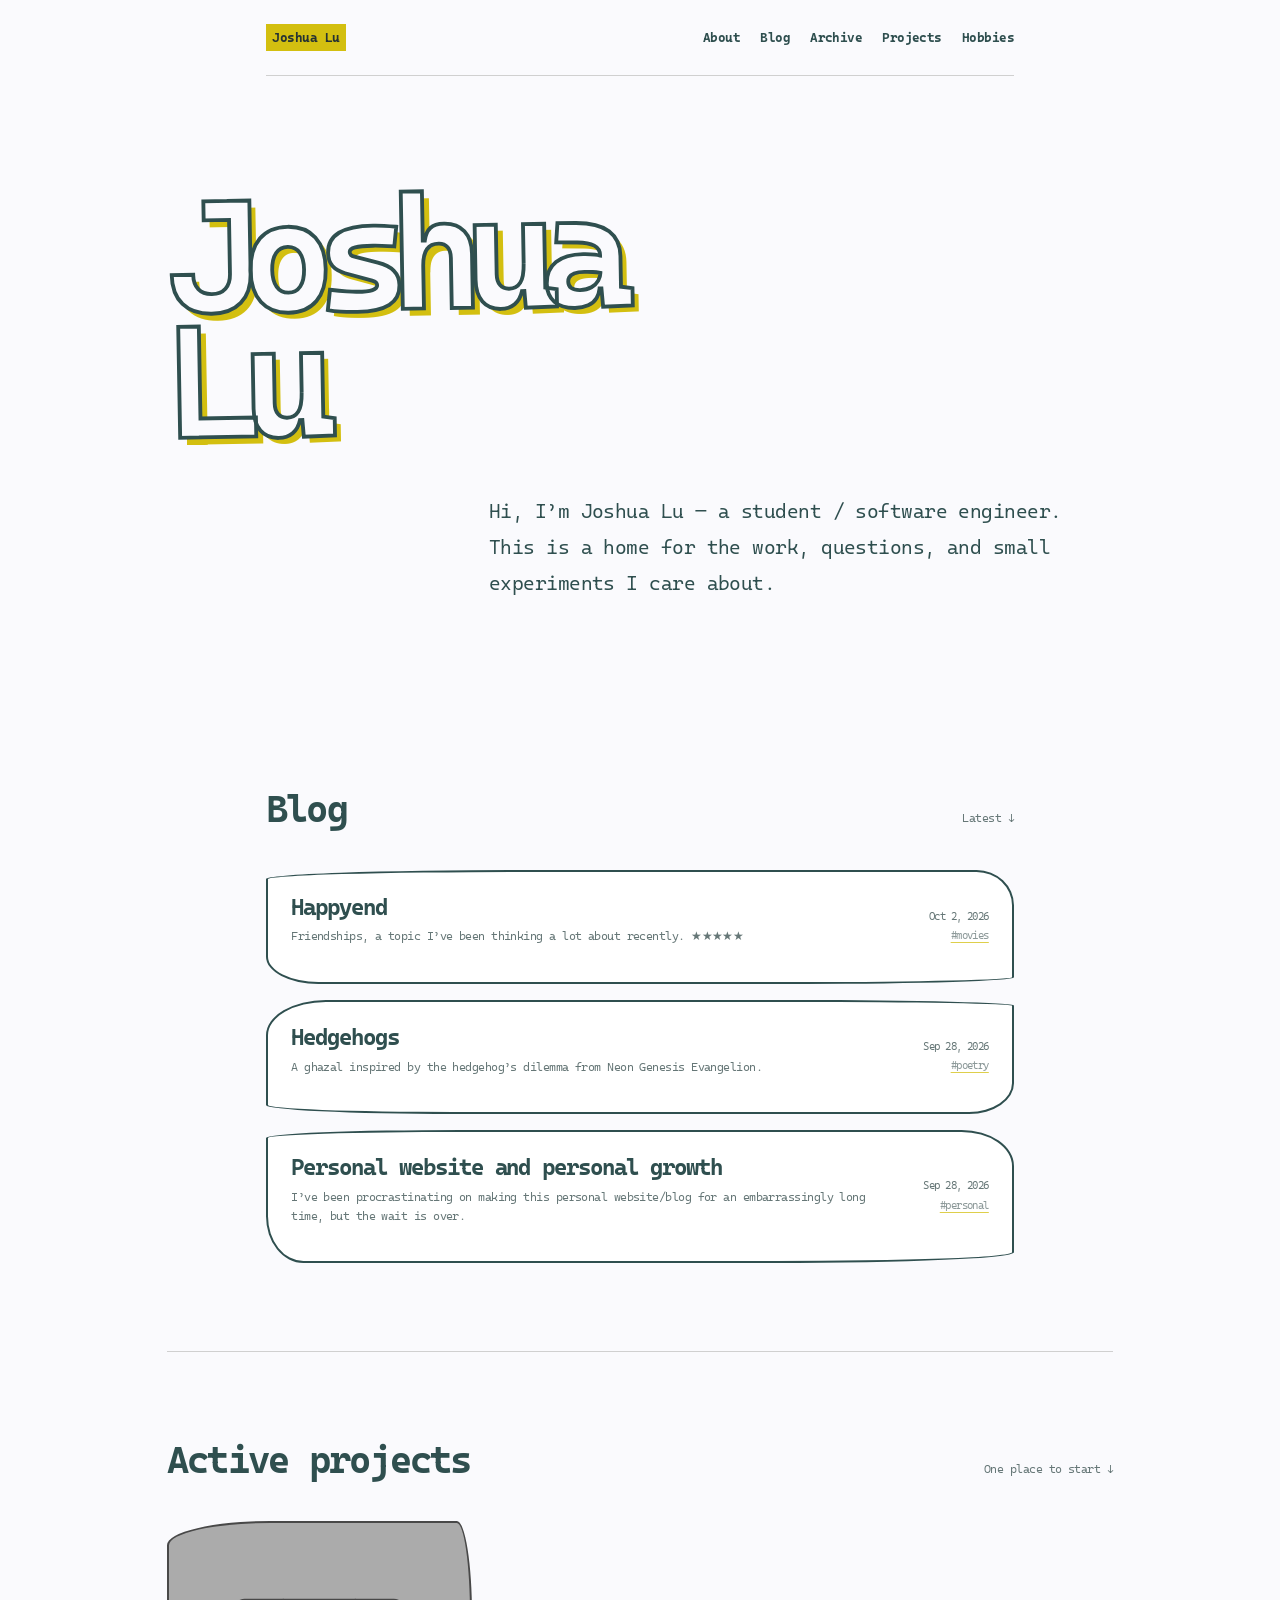
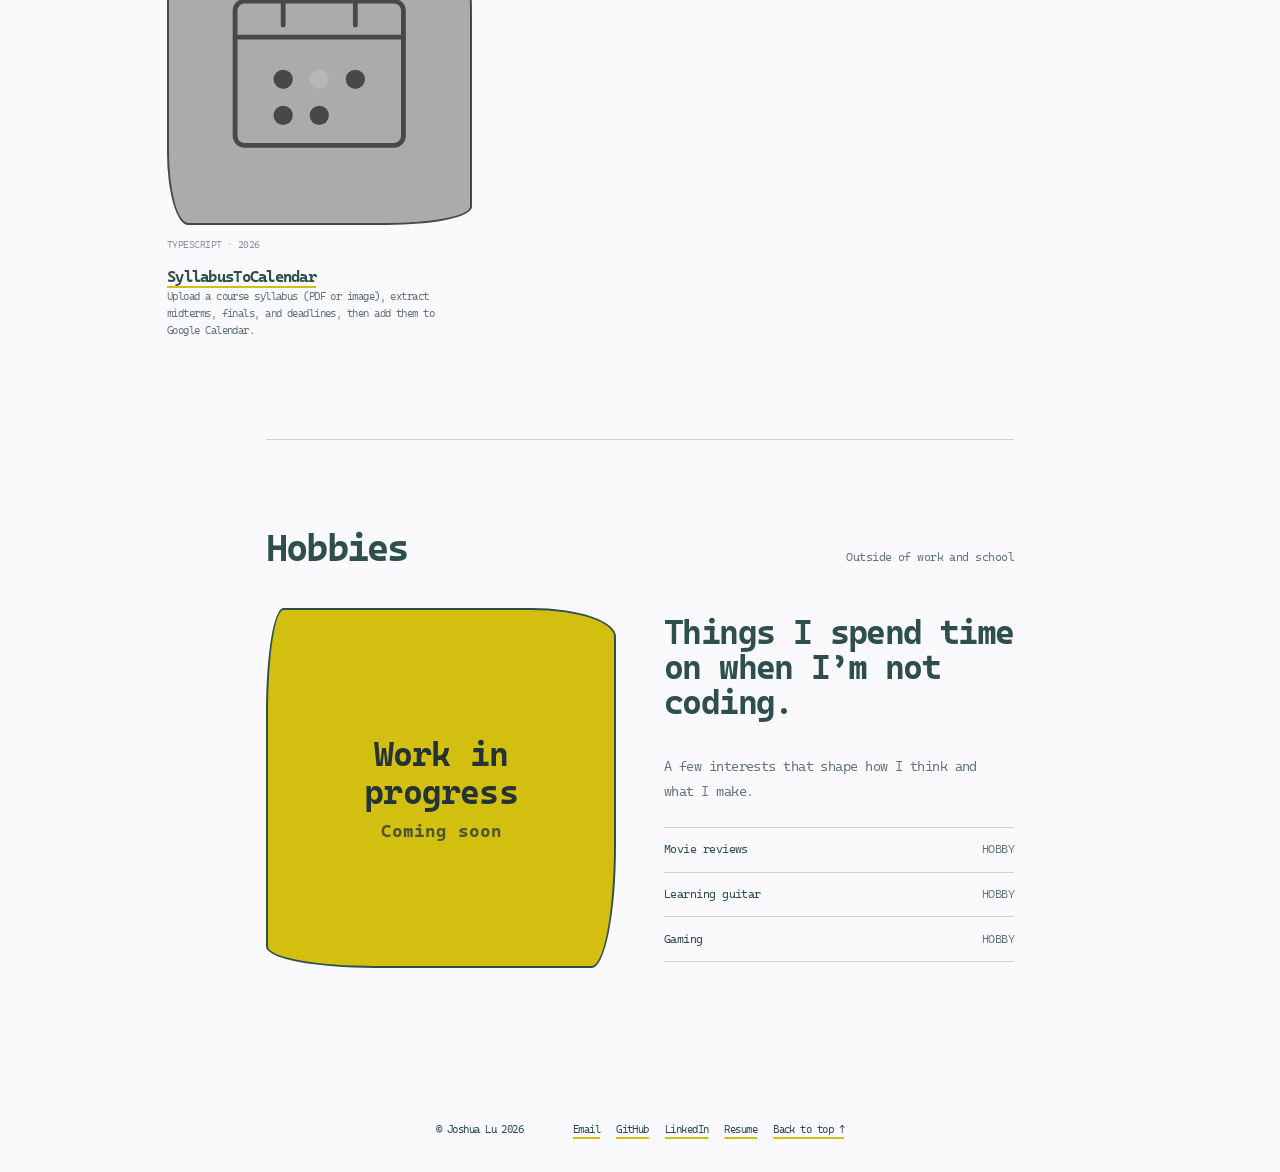
==== index.html @ 2f4d6356 "Add Happyend movie review under #movies." ====
<!doctype html>
<html lang="en">
<head>
  <meta charset="utf-8" />
  <meta name="viewport" content="width=device-width, initial-scale=1, viewport-fit=cover" />
  <meta name="color-scheme" content="light dark" />
  <meta name="theme-color" content="#fafafd" media="(prefers-color-scheme: light)" />
  <meta name="theme-color" content="#2e2e38" media="(prefers-color-scheme: dark)" />
  <link rel="icon" href="favicon.svg" type="image/svg+xml" />
  <link rel="preconnect" href="https://fonts.googleapis.com">
  <link rel="preconnect" href="https://fonts.gstatic.com" crossorigin>
  <link href="https://fonts.googleapis.com/css2?family=Cascadia+Mono:ital,wght@0,350;0,500;0,700;1,350&display=swap" rel="stylesheet">
  <link rel="stylesheet" href="styles.css" />
  <title>Joshua Lu</title>
</head>
<body>
  <header class="page">
    <nav aria-label="Primary navigation">
      <a class="home-link" href="index.html">Joshua Lu</a>
      <div class="nav-links">
        <a href="about.html">About</a>
        <a href="index.html#journal">Blog</a>
        <a href="archive.html">Archive</a>
        <a href="index.html#work">Projects</a>
        <a href="index.html#hobbies">Hobbies</a>
      </div>
    </nav>
  </header>

  <main id="top">
    <div class="hero outdent">
      <h1 class="hero-name">Joshua<br>Lu</h1>
      <div class="hero-copy">
        <p>Hi, I’m Joshua Lu — a student / software engineer. This is a home for the work, questions, and small experiments I care about.</p>
      </div>
    </div>

    <section id="journal" class="page">
      <div class="section-head">
        <h2>Blog</h2>
        <span class="section-label">Latest ↓</span>
      </div>
      <div class="post-list">
        <article class="post">
          <div>
            <h3><a href="blog/happyend.html">Happyend</a></h3>
            <p>Friendships, a topic I’ve been thinking a lot about recently. ★★★★★</p>
          </div>
          <div class="post-meta">
            <time datetime="2026-10-02">Oct 2, 2026</time>
            <span class="post-tags">
              <a class="tag" href="tag/movies.html">#movies</a>
            </span>
          </div>
        </article>
        <article class="post">
          <div>
            <h3><a href="blog/hedgehogs.html">Hedgehogs</a></h3>
            <p>A ghazal inspired by the hedgehog’s dilemma from Neon Genesis Evangelion.</p>
          </div>
          <div class="post-meta">
            <time datetime="2026-09-28">Sep 28, 2026</time>
            <span class="post-tags">
              <a class="tag" href="tag/poetry.html">#poetry</a>
            </span>
          </div>
        </article>
        <article class="post">
          <div>
            <h3><a href="blog/personal-website-and-personal-growth.html">Personal website and personal growth</a></h3>
            <p>I’ve been procrastinating on making this personal website/blog for an embarrassingly long time, but the wait is over.</p>
          </div>
          <div class="post-meta">
            <time datetime="2026-09-28">Sep 28, 2026</time>
            <span class="post-tags">
              <a class="tag" href="tag/personal.html">#personal</a>
            </span>
          </div>
        </article>
      </div>
    </section>

    <section id="work" class="outdent">
      <div class="section-head">
        <h2>Active projects</h2>
        <span class="section-label">One place to start ↓</span>
      </div>
      <div class="project-grid">
        <article class="project-card">
          <div class="project-art" aria-hidden="true">
            <svg viewBox="0 0 200 200" fill="none">
              <rect x="30" y="40" width="140" height="120" rx="8" stroke="currentColor" stroke-width="4"/>
              <path d="M30 70h140" stroke="currentColor" stroke-width="4"/>
              <path d="M70 40v20M130 40v20" stroke="currentColor" stroke-width="4" stroke-linecap="round"/>
              <circle cx="70" cy="105" r="8" fill="currentColor"/>
              <circle cx="100" cy="105" r="8" fill="var(--accent)"/>
              <circle cx="130" cy="105" r="8" fill="currentColor"/>
              <circle cx="70" cy="135" r="8" fill="currentColor"/>
              <circle cx="100" cy="135" r="8" fill="currentColor"/>
            </svg>
          </div>
          <span class="tag">TYPESCRIPT · 2026</span>
          <h3><a href="https://github.com/GOGOJO/SyllabusToCalendar">SyllabusToCalendar</a></h3>
          <p>Upload a course syllabus (PDF or image), extract midterms, finals, and deadlines, then add them to Google Calendar.</p>
        </article>
      </div>
    </section>

    <section id="hobbies" class="page">
      <div class="section-head">
        <h2>Hobbies</h2>
        <span class="section-label">Outside of work and school</span>
      </div>
      <div class="playground">
        <div class="canvas" role="img" aria-label="Hobbies section work in progress">
          <span class="canvas-word">Work in progress<small>Coming soon</small></span>
        </div>
        <div class="play-copy">
          <h3>Things I spend time on when I’m not coding.</h3>
          <p>A few interests that shape how I think and what I make.</p>
          <ul class="play-list">
            <li><span>Movie reviews</span><span>HOBBY</span></li>
            <li><span>Learning guitar</span><span>HOBBY</span></li>
            <li><span>Gaming</span><span>HOBBY</span></li>
          </ul>
        </div>
      </div>
    </section>
  </main>

  <footer class="page">
    <div class="footer-row">
      <span>© Joshua Lu 2026</span>
      <div class="footer-links">
        <a href="mailto:jlu69@ucla.edu">Email</a>
        <a href="https://github.com/GOGOJO">GitHub</a>
        <a href="https://www.linkedin.com/in/joshualu0201/">LinkedIn</a>
        <a href="resume.pdf">Resume</a>
        <a href="#top">Back to top ↑</a>
      </div>
    </div>
  </footer>
</body>
</html>
---- styles.css ----
:root {
  color-scheme: light dark;
  --bg: #fafafd;
  --surface: #ffffff;
  --ink: #2f4f4f;
  --muted: #667777;
  --line: #d0d0d0;
  --accent: #d3bf10;
  --accent-soft: #f6ed7b;
  --accent-ink: #263333;
  --blue: #77b8c4;
  --coral: #f27a63;
  --radius-1: 34% 5% 28% 7% / 8% 31% 6% 24%;
  --radius-2: 8% 29% 6% 25% / 31% 5% 27% 8%;
  --radius-3: 26% 7% 32% 5% / 6% 27% 8% 35%;
  --radius-4: 5% 24% 7% 31% / 29% 8% 34% 6%;
}
@media (prefers-color-scheme: dark) {
  :root {
    --bg: #2e2e38;
    --surface: #373741;
    --ink: #fffaf0;
    --muted: #c1c0ba;
    --line: #5a5a64;
    --accent: #e1ce29;
    --accent-soft: #746f2c;
    --accent-ink: #25252d;
    --blue: #68a8b4;
    --coral: #f48670;
  }
}

* { box-sizing: border-box; }
html { scroll-behavior: smooth; }
body {
  margin: 0;
  min-width: 320px;
  overflow-x: hidden;
  background: var(--bg);
  color: var(--ink);
  font-family: "Cascadia Mono", ui-monospace, SFMono-Regular, Menlo, Consolas, monospace;
  font-size: 18px;
  font-weight: 350;
  line-height: 1.8;
  letter-spacing: -.05ch;
}
a {
  color: inherit;
  text-decoration-color: var(--accent);
  text-decoration-thickness: 2px;
  text-underline-offset: 4px;
}
a:hover { text-decoration-style: wavy; }
a:focus-visible { outline: 3px solid var(--accent); outline-offset: 5px; }
h1, h2, h3, p { margin-top: 0; }
h1, h2, h3 { line-height: 1.05; letter-spacing: -.08ch; }
h1, h2 { font-size: clamp(1.65rem, 4vw, 2.4rem); margin: 0; font-weight: 900; }
  .about-page h1 { font-size: clamp(2.2rem, 7vw, 3.6rem); }
h3 { font-size: clamp(1.25rem, 3vw, 1.8rem); font-weight: 900; }
code { font: inherit; background: var(--accent-soft); color: var(--accent-ink); padding: .08em .35em; }

.page {
  width: min(100% - 10vw, 68ch);
  margin-inline: auto;
}
.outdent {
  width: min(100% - 10vw, 86ch);
  margin-inline: auto;
}

nav {
  display: flex;
  flex-wrap: wrap;
  align-items: center;
  justify-content: space-between;
  gap: .7rem 1.2rem;
  padding-block: clamp(1rem, 3vw, 1.5rem);
  border-bottom: 1px solid var(--line);
  font-size: .82rem;
  font-weight: 700;
}
nav a { text-decoration: none; }
nav a:hover { text-decoration: underline wavy 2px var(--accent); text-underline-offset: 5px; }
.home-link { background: var(--accent); color: var(--accent-ink); padding: .1rem .4rem; }
.nav-links { display: flex; flex-wrap: wrap; gap: .5rem 1.25rem; }

.hero {
  padding-block: clamp(3rem, 10vw, 7rem) clamp(2.5rem, 8vw, 5rem);
}
.hero-name {
  margin: 0 0 clamp(2rem, 5vw, 3.5rem);
  font-size: clamp(4rem, 16vw, 10rem);
  font-weight: 900;
  line-height: .78;
  letter-spacing: -.12em;
  color: var(--bg);
  -webkit-text-stroke: clamp(2px, .3vw, 4px) var(--ink);
  text-shadow: .04em .04em 0 var(--accent);
  transform: rotate(-1deg);
  overflow-wrap: anywhere;
}
.hero-copy {
  width: min(100%, 52ch);
  margin-left: auto;
  font-size: clamp(1rem, 2.2vw, 1.25rem);
}
.hero-copy strong { background: var(--accent); color: var(--accent-ink); padding-inline: .15em; }

    section { padding-block: clamp(2.5rem, 8vw, 5.5rem); scroll-margin-top: 1rem; }
section + section { border-top: 1px solid var(--line); }
.section-head {
  display: flex;
  align-items: baseline;
  justify-content: space-between;
  gap: 1rem;
  margin-bottom: clamp(1.5rem, 4vw, 2.5rem);
}
.section-head > a, .section-label { font-size: .72rem; color: var(--muted); }
.section-intro { max-width: 58ch; color: var(--muted); margin: -1rem 0 2rem; font-size: .88rem; }

.post-list { display: grid; gap: 1rem; }
.post {
  display: grid;
  grid-template-columns: minmax(0, 1fr) auto;
  gap: .8rem 1.5rem;
  padding: clamp(1rem, 3vw, 1.45rem);
  color: inherit;
  border: 2px solid var(--ink);
  background: var(--surface);
}
.post:nth-child(1) { border-radius: var(--radius-1); }
.post:nth-child(2) { border-radius: var(--radius-2); }
.post:nth-child(3) { border-radius: var(--radius-3); }
.post:nth-child(4) { border-radius: var(--radius-4); }
.post:hover { background: var(--accent); color: var(--accent-ink); }
.post h3 { margin: 0 0 .45rem; font-size: clamp(1.05rem, 3vw, 1.45rem); }
.post h3 a { text-decoration: none; }
.post h3 a:hover { text-decoration: underline wavy 2px var(--accent-ink); text-underline-offset: 5px; }
.post p { grid-column: 1; margin: 0; color: var(--muted); font-size: .78rem; line-height: 1.55; }
.post:hover p, .post:hover .post-meta, .post:hover .tag { color: var(--accent-ink); }
.post-meta {
  grid-column: 2;
  grid-row: 1 / span 2;
  align-self: center;
  color: var(--muted);
  font-size: .67rem;
  text-align: right;
  line-height: 1.55;
}
.post-meta time { display: block; white-space: nowrap; }
.post-tags { display: block; margin-top: .2rem; }
.tag {
  color: inherit;
  opacity: .75;
  font-weight: 350;
  text-decoration-thickness: 1px;
  text-underline-offset: 3px;
}
.tag:hover { opacity: 1; text-decoration-style: wavy; }

.project-grid {
  display: grid;
  grid-template-columns: repeat(auto-fill, minmax(240px, 1fr));
  gap: 1rem;
}
.project-card { min-width: 0; max-width: 320px; }
.project-art {
  position: relative;
  overflow: hidden;
  aspect-ratio: 1;
  border: 2px solid var(--ink);
  background: var(--surface);
  filter: saturate(0);
  transition: filter .25s ease, transform .25s ease;
}
.project-card:nth-child(1) .project-art { border-radius: var(--radius-1); background: var(--blue); }
.project-card:nth-child(2) .project-art { border-radius: var(--radius-3); background: var(--coral); }
.project-card:nth-child(3) .project-art { border-radius: var(--radius-2); background: var(--accent); }
.project-card:hover .project-art, .project-card:focus-within .project-art { filter: saturate(1); transform: rotate(-1deg); }
.project-art svg { position: absolute; inset: 10%; width: 80%; height: 80%; }
.project-card h3 { margin: .9rem 0 .25rem; font-size: 1rem; }
.project-card p { color: var(--muted); font-size: .7rem; line-height: 1.5; }
.project-card .tag { display: block; margin-top: .7rem; font-size: .62rem; color: var(--muted); }

.playground {
  display: grid;
  grid-template-columns: 1fr 1fr;
  gap: clamp(1.5rem, 5vw, 3rem);
  align-items: center;
}
.canvas {
  min-height: 360px;
  position: relative;
  overflow: hidden;
  border: 2px solid var(--ink);
  border-radius: var(--radius-4);
  background: var(--accent);
  color: var(--accent-ink);
  display: grid;
  place-items: center;
  text-align: center;
  padding: 1.5rem;
}
.canvas-word {
  font-weight: 900;
  font-size: clamp(1.35rem, 4vw, 2.1rem);
  letter-spacing: -.04ch;
  line-height: 1.15;
}
.canvas-word small {
  display: block;
  margin-top: .45rem;
  font-size: .55em;
  font-weight: 700;
  opacity: .75;
  letter-spacing: 0;
}
.play-copy h3 { font-size: clamp(1.45rem, 4vw, 2.1rem); }
.play-copy p { color: var(--muted); font-size: .85rem; }
.play-list { list-style: none; padding: 0; margin: 1.5rem 0 0; border-top: 1px solid var(--line); }
.play-list li { display: flex; justify-content: space-between; gap: 1rem; padding: .7rem 0; border-bottom: 1px solid var(--line); font-size: .74rem; }
.play-list span:last-child { color: var(--muted); }

.about-grid {
  display: grid;
  grid-template-columns: minmax(0, 1.7fr) minmax(12rem, .7fr);
  gap: clamp(2rem, 6vw, 4rem);
  align-items: start;
}
.about-copy {
  font-size: clamp(1rem, 2.1vw, 1.15rem);
  line-height: 1.75;
  max-width: 62ch;
}
.about-copy p { margin: 0 0 1.25em; }
.about-copy p:last-child { margin-bottom: 0; }
.facts {
  list-style: none;
  padding: 0;
  margin: 0;
  border-top: 1px solid var(--line);
  position: sticky;
  top: 1.25rem;
}
.facts li { padding: .65rem 0; border-bottom: 1px solid var(--line); font-size: .72rem; }
.facts small { display: block; color: var(--muted); font-size: .6rem; font-weight: 700; }

footer { padding-block: clamp(2rem, 6vw, 4rem) max(2rem, env(safe-area-inset-bottom)); font-size: .68rem; }
.footer-row { display: flex; flex-wrap: wrap; justify-content: space-between; gap: 1rem 2rem; }
.footer-links { display: flex; flex-wrap: wrap; gap: .4rem 1rem; }

@media (max-width: 760px) {
  body { font-size: 16px; }
  .page, .outdent { width: min(100% - 2rem, 68ch); }
  nav { justify-content: flex-start; }
  .home-link { width: 100%; }
  .hero-name { line-height: .84; }
  .project-grid { grid-template-columns: repeat(2, minmax(0, 1fr)); }
  .project-card:last-child { grid-column: 1 / -1; width: calc(50% - .5rem); }
  .playground, .about-grid { grid-template-columns: 1fr; }
  .post { grid-template-columns: 1fr; }
  .post-meta { grid-column: 1; grid-row: auto; text-align: left; }
}
@media (max-width: 480px) {
  .nav-links { gap: .35rem 1rem; }
  .hero-name { font-size: clamp(3.6rem, 22vw, 6rem); }
  .section-head { align-items: flex-start; }
  .project-grid { grid-template-columns: 1fr; }
  .project-card:last-child { grid-column: auto; width: auto; }
  .project-art { aspect-ratio: 4 / 3; }
  .canvas { min-height: 300px; }
}
@media (prefers-reduced-motion: reduce) {
  html { scroll-behavior: auto; }
  .project-art { transition: none; }
}

/* About page */
.about-page {
  padding-block: clamp(2.5rem, 8vw, 5.5rem);
  width: min(100% - 10vw, 78ch);
}
.about-page .section-head {
  margin-bottom: clamp(1.25rem, 3vw, 1.75rem);
}
.about-photo-wrap {
  margin: 0 0 clamp(1.75rem, 4vw, 2.75rem);
}
.about-photo {
  display: block;
  width: 100%;
  height: auto;
  max-height: none;
  object-fit: cover;
  object-position: center 30%;
  aspect-ratio: 16 / 10;
  border: 2px solid var(--ink);
  border-radius: var(--radius-2);
}

/* Blog post page */
.post-page {
  padding-block: clamp(2rem, 6vw, 4rem) clamp(2.5rem, 8vw, 5.5rem);
  width: min(100% - 10vw, 68ch);
}
.post-back {
  margin: 0 0 1.5rem;
  font-size: .78rem;
  font-weight: 700;
}
.post-header {
  margin-bottom: clamp(1.5rem, 4vw, 2.5rem);
  padding-bottom: 1.25rem;
  border-bottom: 1px solid var(--line);
}
.post-header h1 {
  font-size: clamp(1.8rem, 5vw, 2.6rem);
  margin: 0 0 .75rem;
  line-height: 1.15;
}
.post-date {
  margin: 0;
  color: var(--muted);
  font-size: .78rem;
  font-weight: 700;
}
.post-date .tag { font-weight: 350; }
.movie-meta {
  margin: .55rem 0 0;
  font-size: .82rem;
  font-weight: 700;
}
.movie-rating {
  color: var(--accent-ink);
  background: var(--accent);
  padding: .05em .35em;
  letter-spacing: .08em;
}
.post-body {
  font-size: clamp(1rem, 2.1vw, 1.12rem);
  line-height: 1.8;
  max-width: 62ch;
}
.post-body p { margin: 0 0 1.25em; }
.post-body p:last-child { margin-bottom: 0; }

.poem {
  margin: 2rem 0 0;
  padding: 1.25rem 0 0;
  border-top: 1px solid var(--line);
}
.poem-title {
  font-size: clamp(1.15rem, 3vw, 1.45rem);
  margin: 0 0 1.25rem;
}
.poem p {
  margin: 0 0 1.1em;
  line-height: 1.65;
}
.poem p:last-child { margin-bottom: 0; }

/* Tag pages */
.tag-page {
  padding-block: clamp(2rem, 6vw, 4rem) clamp(2.5rem, 8vw, 5.5rem);
}
.tag-page .section-head h1 {
  font-size: clamp(1.8rem, 5vw, 2.6rem);
}

/* Archive page */
.archive-page {
  padding-block: clamp(2rem, 6vw, 4rem) clamp(2.5rem, 8vw, 5.5rem);
  width: min(100% - 10vw, 68ch);
}
.archive-page .section-head h1 {
  font-size: clamp(1.8rem, 5vw, 2.6rem);
}
.archive-tags {
  margin: 0 0 clamp(2rem, 5vw, 3rem);
  padding-bottom: 1.25rem;
  border-bottom: 1px solid var(--line);
}
.archive-tags summary {
  cursor: pointer;
  font-size: .78rem;
  font-weight: 700;
  color: var(--muted);
  list-style: none;
}
.archive-tags summary::-webkit-details-marker { display: none; }
.archive-tags summary::before {
  content: "▸ ";
  display: inline-block;
  transition: transform .15s ease;
}
.archive-tags[open] summary::before { transform: rotate(90deg); }
.archive-tag-list {
  display: flex;
  flex-wrap: wrap;
  gap: .45rem .9rem;
  margin-top: .9rem;
}
.archive-tag-list .tag {
  font-size: .85rem;
}
.timeline-year { margin-top: clamp(1.5rem, 4vw, 2.5rem); }
.timeline-title {
  margin: 0 0 1.25rem;
  font-size: clamp(1.35rem, 3.5vw, 1.8rem);
}
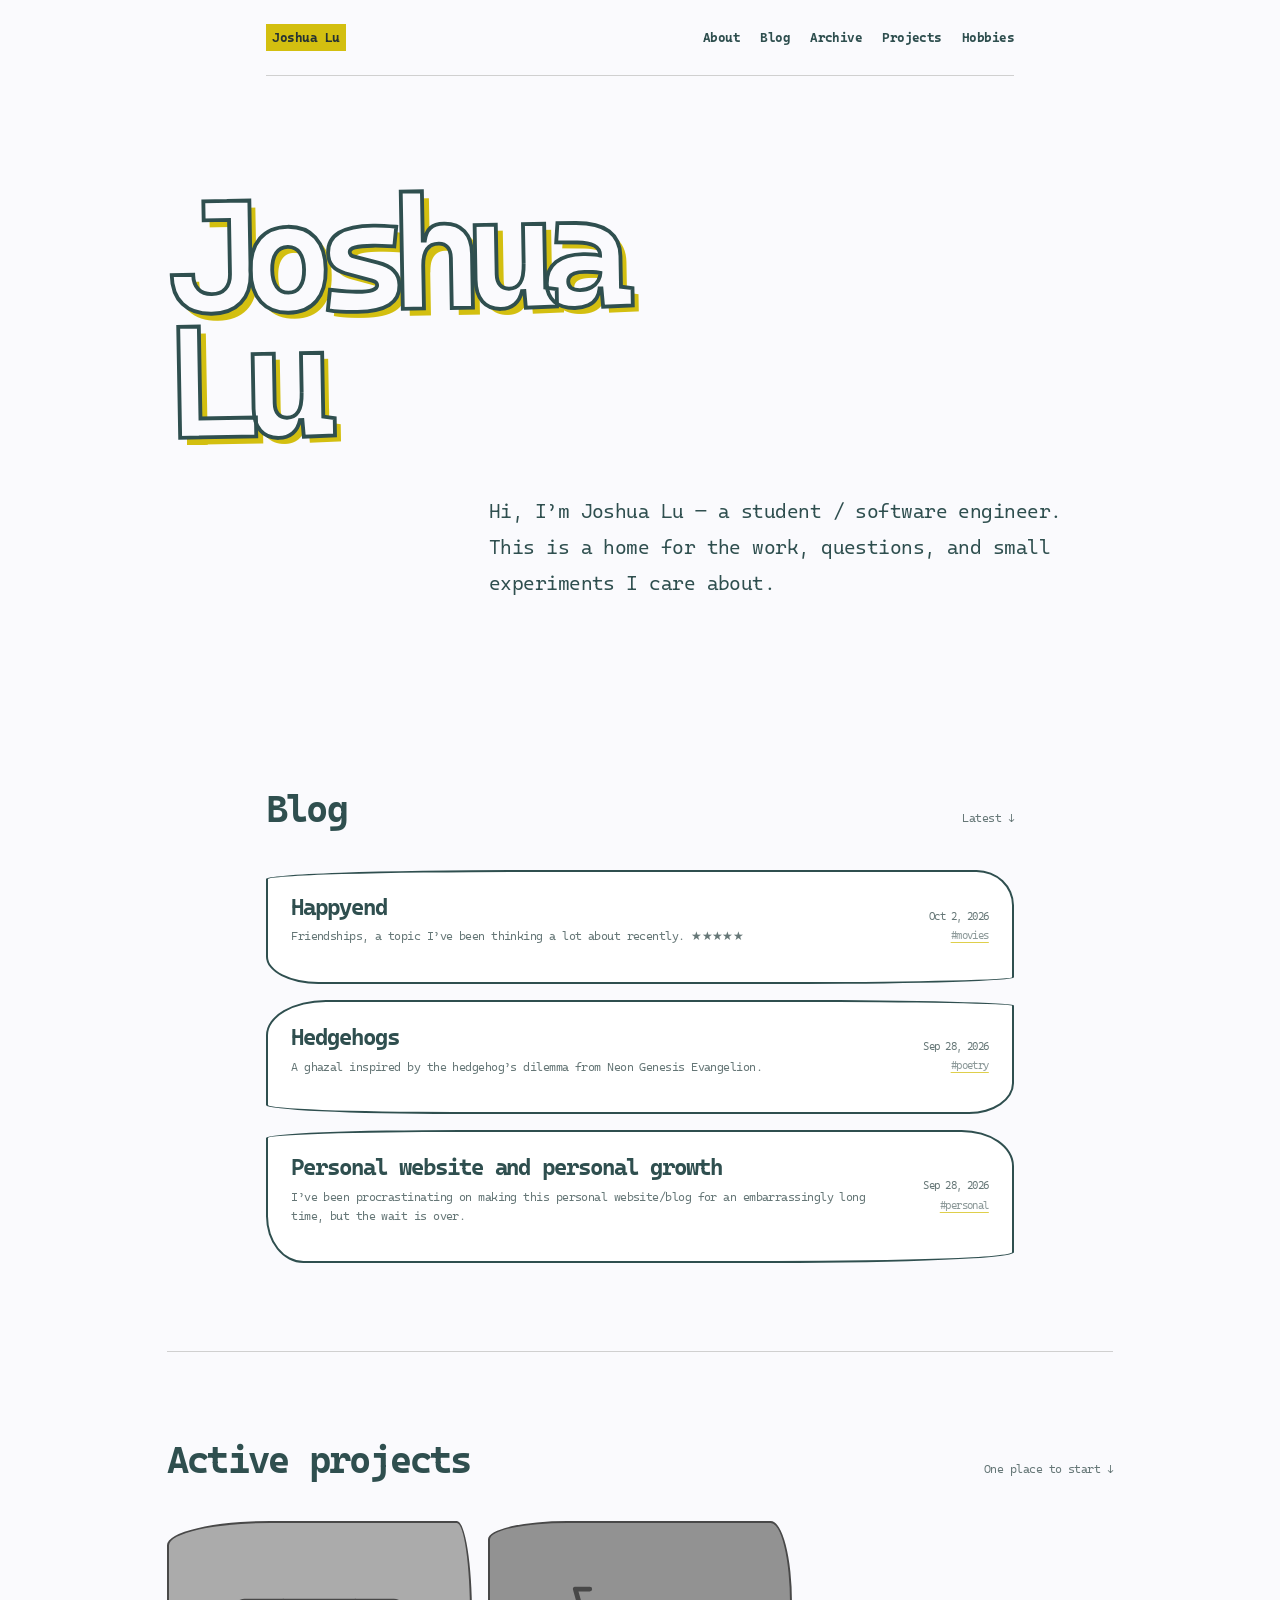
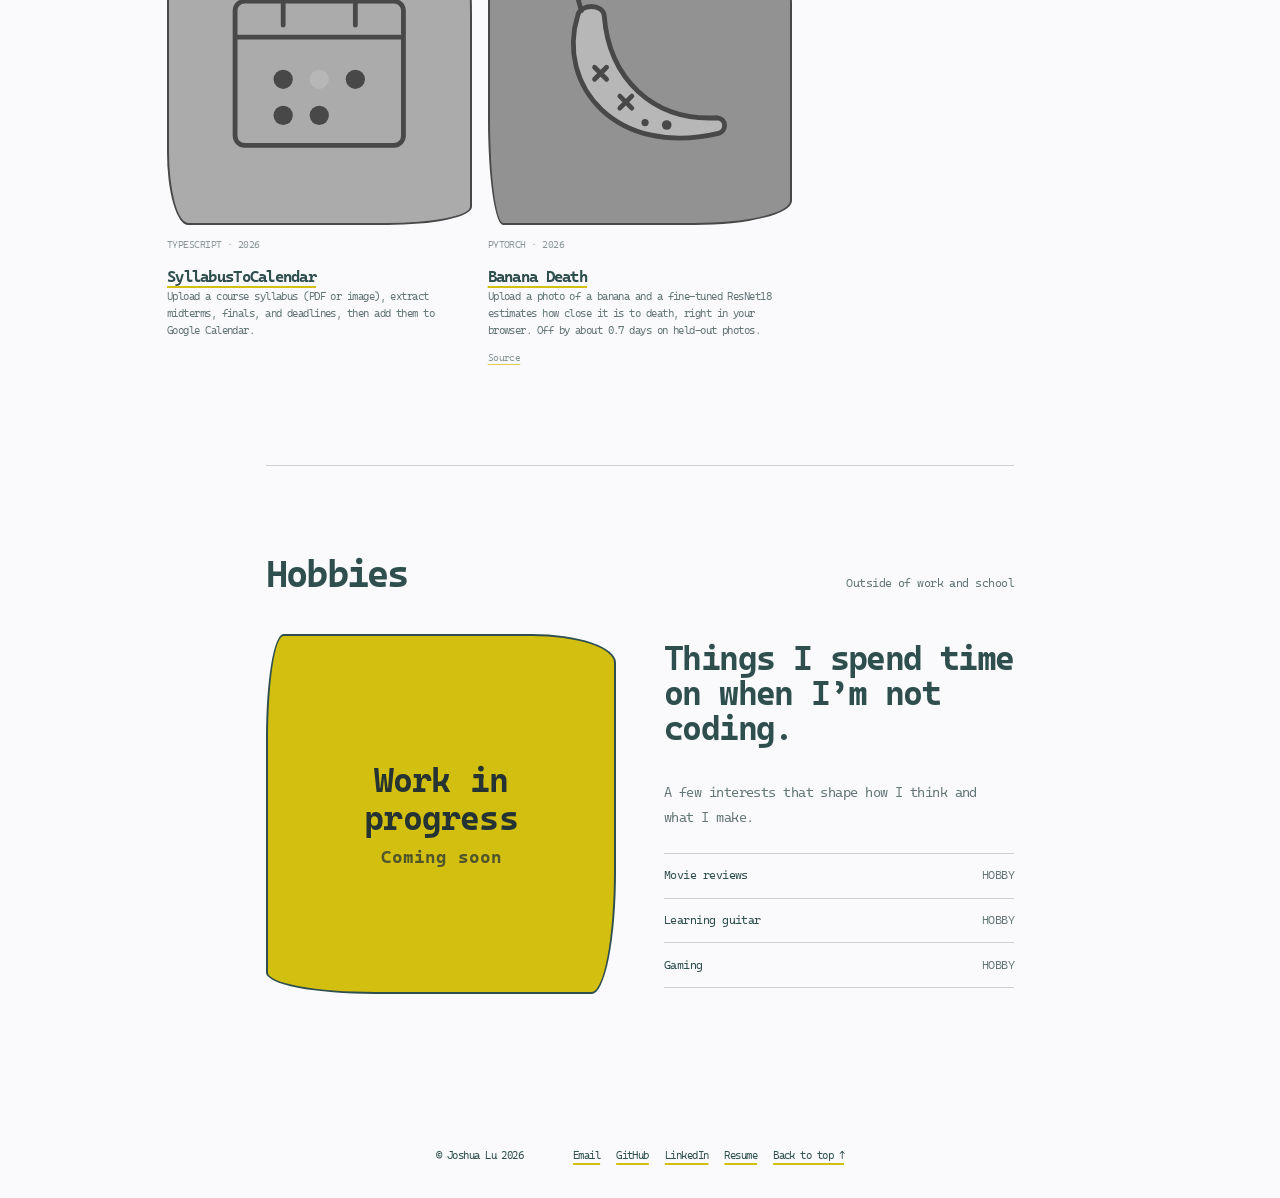
==== commit 4dae6181: "Add Banana Death as a featured project." ====
--- a/index.html
+++ b/index.html
@@ -103,6 +103,20 @@
           <h3><a href="https://github.com/GOGOJO/SyllabusToCalendar">SyllabusToCalendar</a></h3>
           <p>Upload a course syllabus (PDF or image), extract midterms, finals, and deadlines, then add them to Google Calendar.</p>
         </article>
+        <article class="project-card">
+          <div class="project-art" aria-hidden="true">
+            <svg viewBox="0 0 200 200" fill="none">
+              <path d="M48 52C30 110 80 170 165 150c7-2 7-12-1-13-54 3-90-33-94-85-1-10-20-10-22 0z" fill="var(--accent)" stroke="currentColor" stroke-width="4" stroke-linejoin="round"/>
+              <path d="M51 48l-5-18h12" stroke="currentColor" stroke-width="4" stroke-linecap="round" stroke-linejoin="round"/>
+              <path d="M62 95l10 10M72 95l-10 10M83 119l10 10M93 119l-10 10" stroke="currentColor" stroke-width="4" stroke-linecap="round"/>
+              <circle cx="122" cy="143" r="4" fill="currentColor"/>
+              <circle cx="104" cy="141" r="3" fill="currentColor"/>
+            </svg>
+          </div>
+          <span class="tag">PYTORCH · 2026</span>
+          <h3><a href="https://gogojo.github.io/BananaDeath/">Banana Death</a></h3>
+          <p>Upload a photo of a banana and a fine-tuned ResNet18 estimates how close it is to death, right in your browser. Off by about 0.7 days on held-out photos. <a class="tag" href="https://github.com/GOGOJO/BananaDeath">Source</a></p>
+        </article>
       </div>
     </section>
 
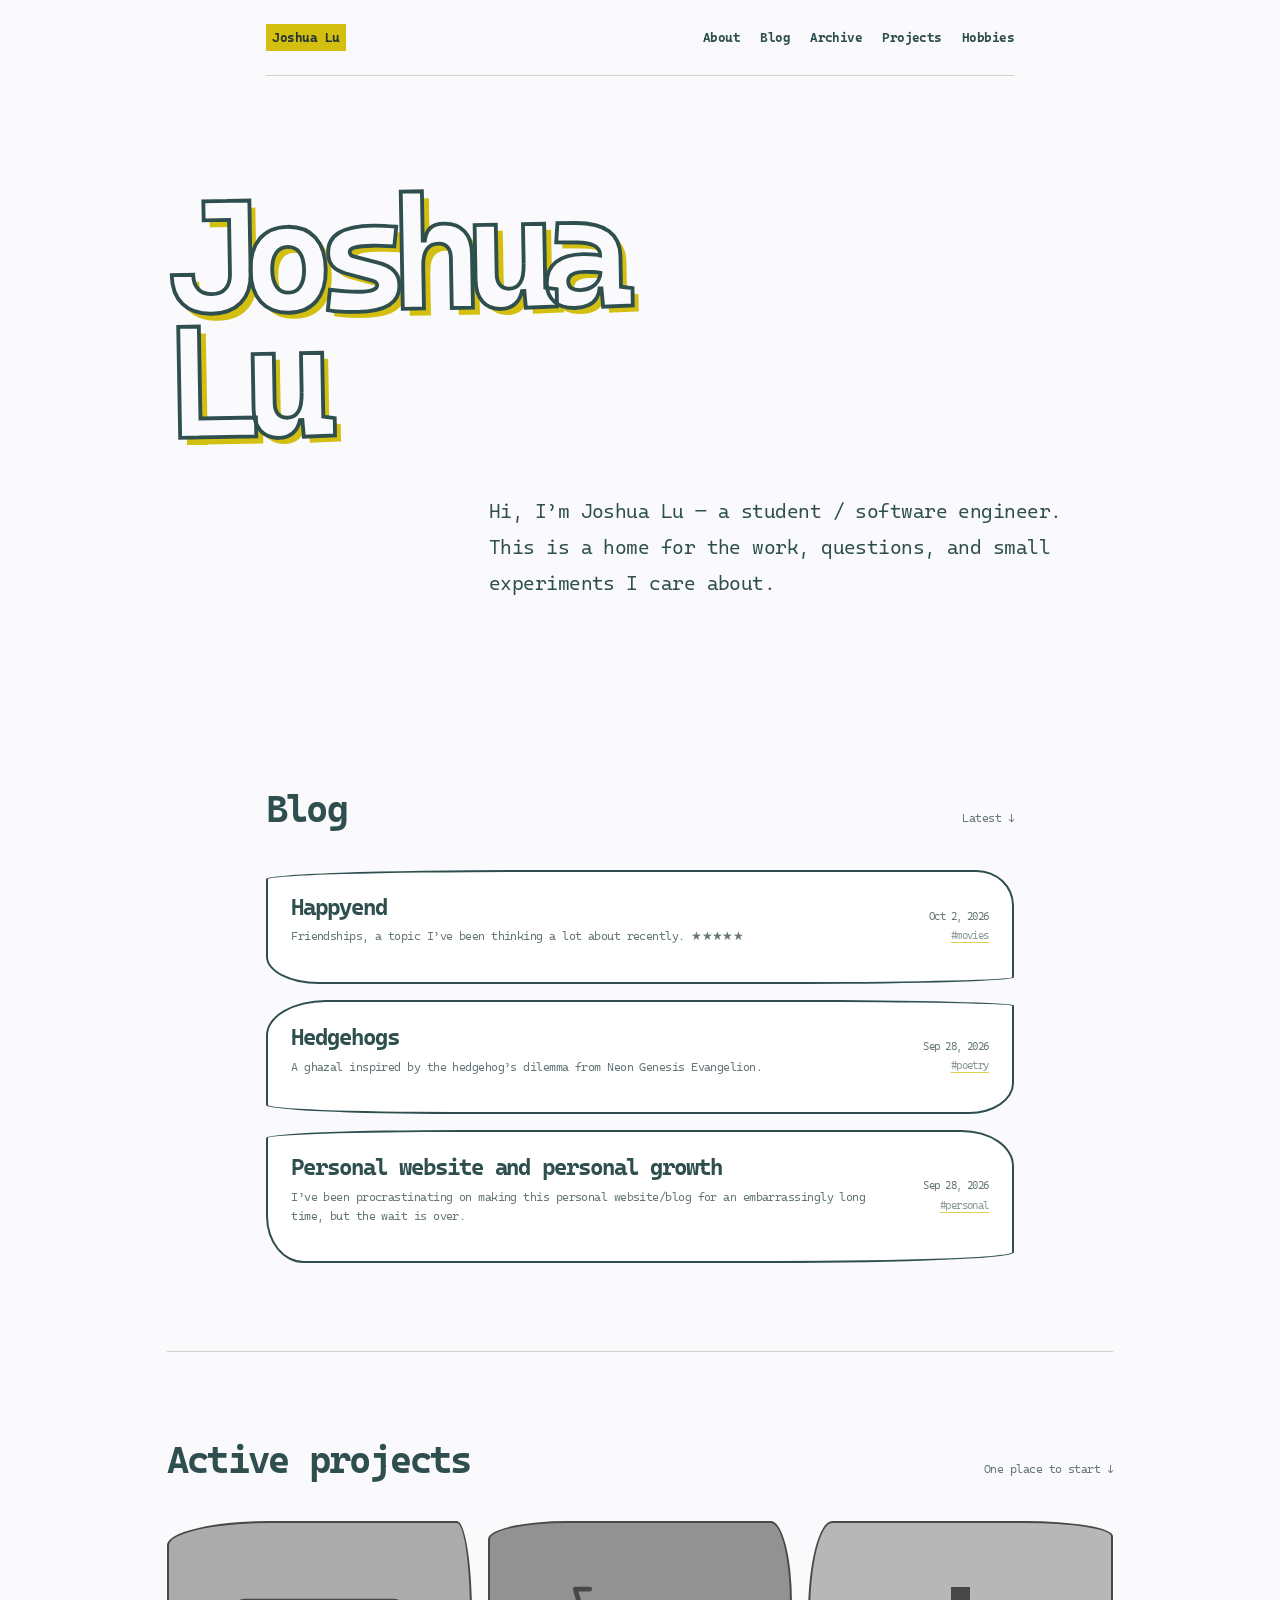
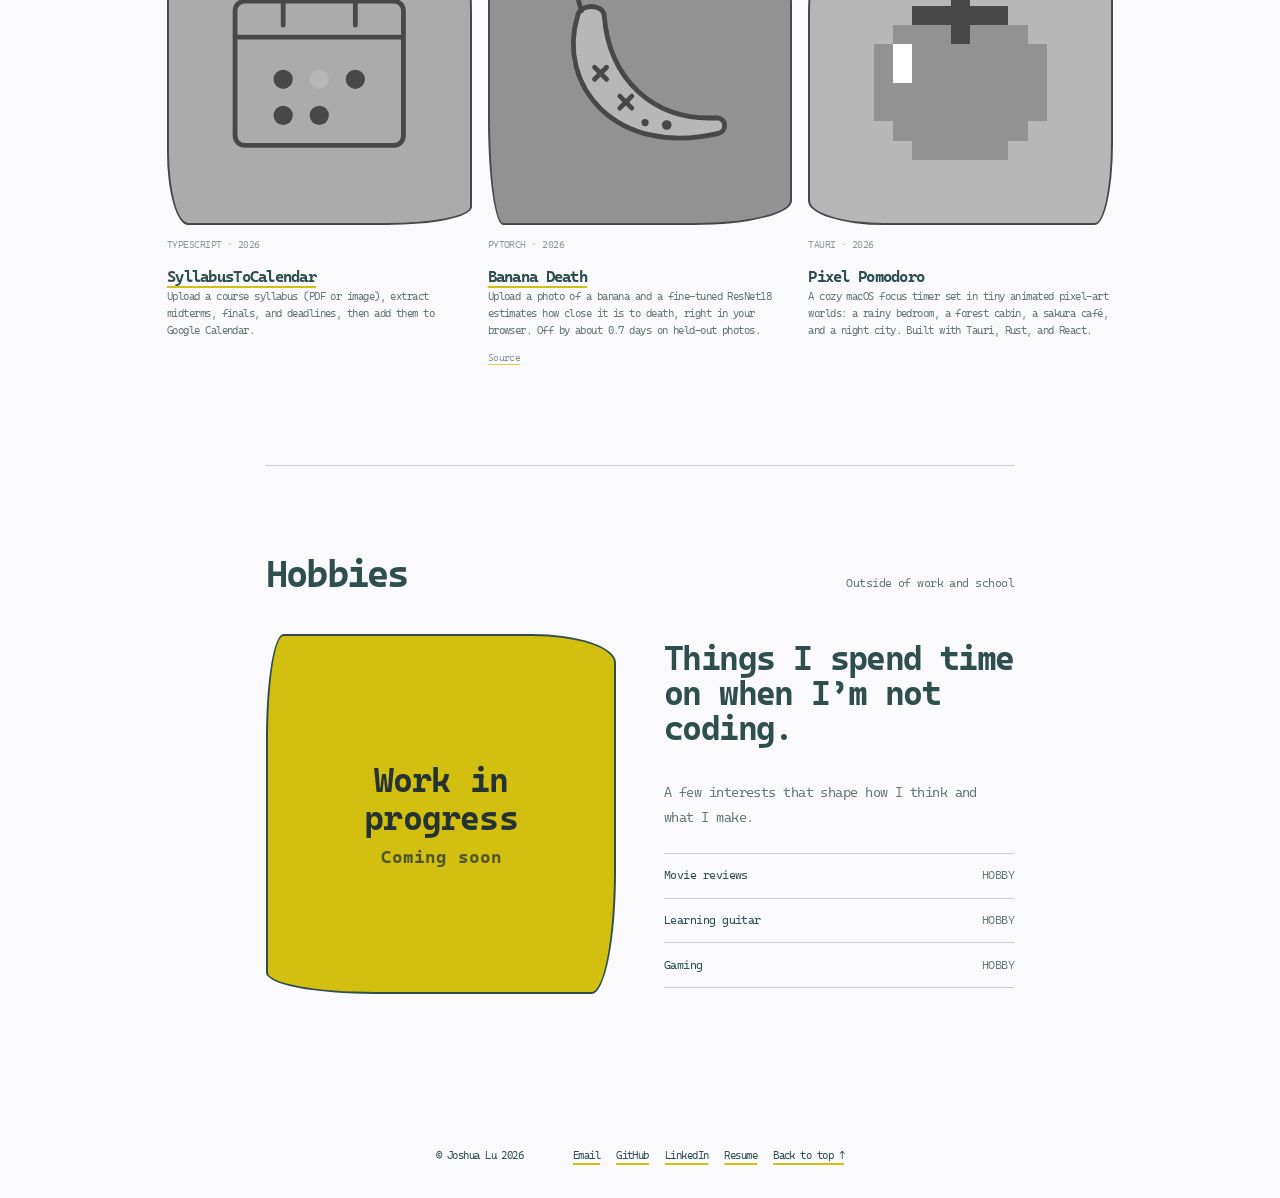
==== commit 0359d20f: "Add Pixel Pomodoro as a featured project." ====
--- a/index.html
+++ b/index.html
@@ -117,6 +117,30 @@
           <h3><a href="https://gogojo.github.io/BananaDeath/">Banana Death</a></h3>
           <p>Upload a photo of a banana and a fine-tuned ResNet18 estimates how close it is to death, right in your browser. Off by about 0.7 days on held-out photos. <a class="tag" href="https://github.com/GOGOJO/BananaDeath">Source</a></p>
         </article>
+        <article class="project-card">
+          <div class="project-art" aria-hidden="true">
+            <svg viewBox="0 0 200 200" fill="none" shape-rendering="crispEdges">
+              <rect x="92" y="28" width="16" height="16" fill="currentColor"/>
+              <rect x="60" y="44" width="80" height="16" fill="currentColor"/>
+              <rect x="44" y="60" width="48" height="16" fill="var(--coral)"/>
+              <rect x="92" y="60" width="16" height="16" fill="currentColor"/>
+              <rect x="108" y="60" width="48" height="16" fill="var(--coral)"/>
+              <rect x="28" y="76" width="16" height="16" fill="var(--coral)"/>
+              <rect x="44" y="76" width="16" height="16" fill="var(--surface)"/>
+              <rect x="60" y="76" width="112" height="16" fill="var(--coral)"/>
+              <rect x="28" y="92" width="16" height="16" fill="var(--coral)"/>
+              <rect x="44" y="92" width="16" height="16" fill="var(--surface)"/>
+              <rect x="60" y="92" width="112" height="16" fill="var(--coral)"/>
+              <rect x="28" y="108" width="144" height="16" fill="var(--coral)"/>
+              <rect x="28" y="124" width="144" height="16" fill="var(--coral)"/>
+              <rect x="44" y="140" width="112" height="16" fill="var(--coral)"/>
+              <rect x="60" y="156" width="80" height="16" fill="var(--coral)"/>
+            </svg>
+          </div>
+          <span class="tag">TAURI · 2026</span>
+          <h3>Pixel Pomodoro</h3>
+          <p>A cozy macOS focus timer set in tiny animated pixel-art worlds: a rainy bedroom, a forest cabin, a sakura café, and a night city. Built with Tauri, Rust, and React.</p>
+        </article>
       </div>
     </section>
 
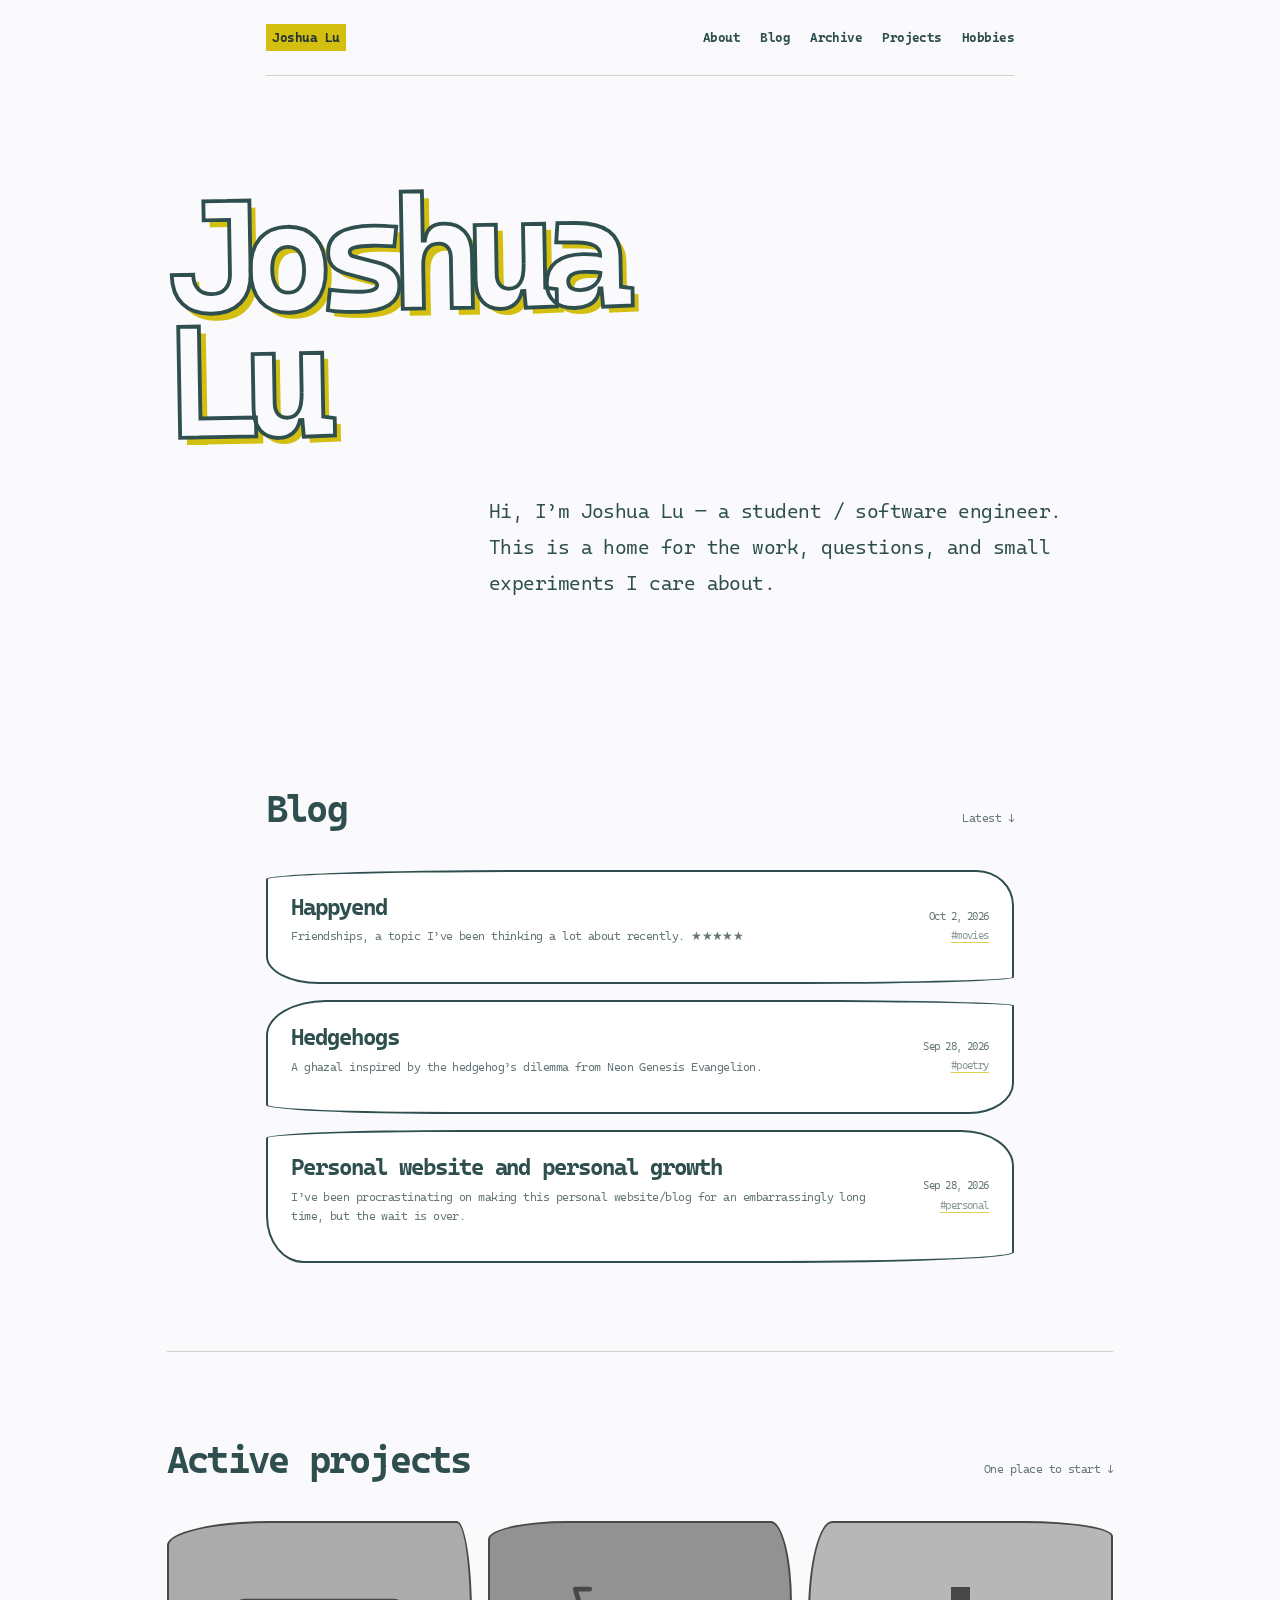
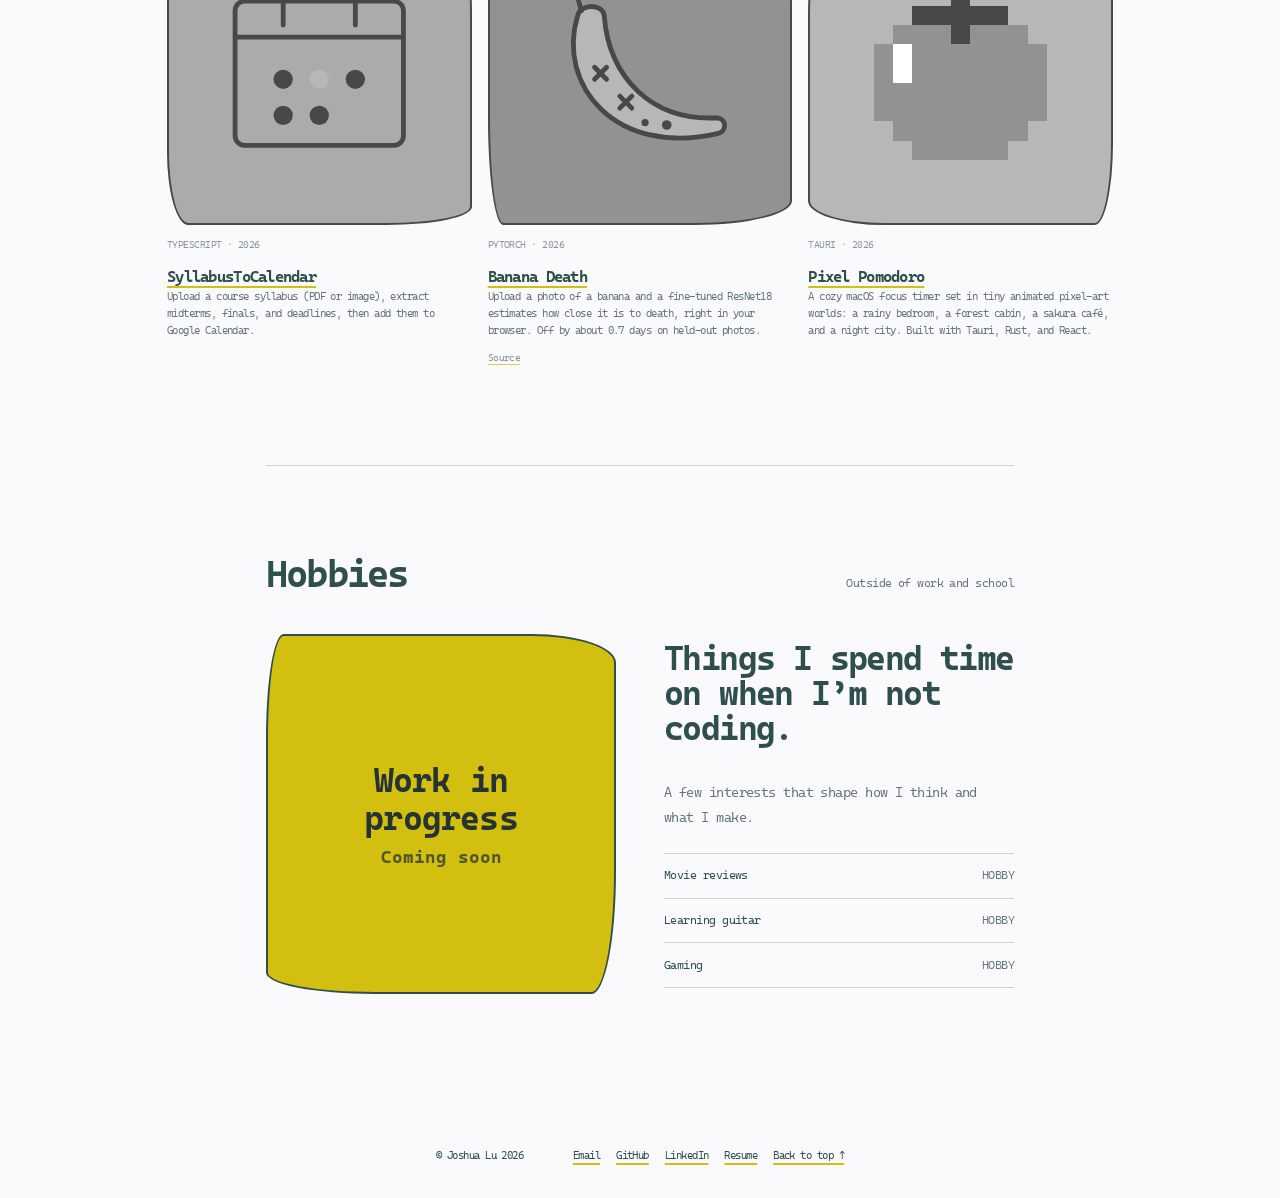
==== commit 9abb4be3: "Keep project art visible with cached CSS and link Pixel Pomodoro." ====
--- a/index.html
+++ b/index.html
@@ -10,7 +10,7 @@
   <link rel="preconnect" href="https://fonts.googleapis.com">
   <link rel="preconnect" href="https://fonts.gstatic.com" crossorigin>
   <link href="https://fonts.googleapis.com/css2?family=Cascadia+Mono:ital,wght@0,350;0,500;0,700;1,350&display=swap" rel="stylesheet">
-  <link rel="stylesheet" href="styles.css" />
+  <link rel="stylesheet" href="styles.css?v=2" />
   <title>Joshua Lu</title>
 </head>
 <body>
@@ -88,16 +88,18 @@
       <div class="project-grid">
         <article class="project-card">
           <div class="project-art" aria-hidden="true">
-            <svg viewBox="0 0 200 200" fill="none">
-              <rect x="30" y="40" width="140" height="120" rx="8" stroke="currentColor" stroke-width="4"/>
-              <path d="M30 70h140" stroke="currentColor" stroke-width="4"/>
-              <path d="M70 40v20M130 40v20" stroke="currentColor" stroke-width="4" stroke-linecap="round"/>
-              <circle cx="70" cy="105" r="8" fill="currentColor"/>
-              <circle cx="100" cy="105" r="8" fill="var(--accent)"/>
-              <circle cx="130" cy="105" r="8" fill="currentColor"/>
-              <circle cx="70" cy="135" r="8" fill="currentColor"/>
-              <circle cx="100" cy="135" r="8" fill="currentColor"/>
-            </svg>
+            <a class="project-art-link" href="https://github.com/GOGOJO/SyllabusToCalendar" tabindex="-1">
+              <svg viewBox="0 0 200 200" fill="none">
+                <rect x="30" y="40" width="140" height="120" rx="8" stroke="currentColor" stroke-width="4"/>
+                <path d="M30 70h140" stroke="currentColor" stroke-width="4"/>
+                <path d="M70 40v20M130 40v20" stroke="currentColor" stroke-width="4" stroke-linecap="round"/>
+                <circle cx="70" cy="105" r="8" fill="currentColor"/>
+                <circle cx="100" cy="105" r="8" fill="var(--accent)"/>
+                <circle cx="130" cy="105" r="8" fill="currentColor"/>
+                <circle cx="70" cy="135" r="8" fill="currentColor"/>
+                <circle cx="100" cy="135" r="8" fill="currentColor"/>
+              </svg>
+            </a>
           </div>
           <span class="tag">TYPESCRIPT · 2026</span>
           <h3><a href="https://github.com/GOGOJO/SyllabusToCalendar">SyllabusToCalendar</a></h3>
@@ -105,13 +107,15 @@
         </article>
         <article class="project-card">
           <div class="project-art" aria-hidden="true">
-            <svg viewBox="0 0 200 200" fill="none">
-              <path d="M48 52C30 110 80 170 165 150c7-2 7-12-1-13-54 3-90-33-94-85-1-10-20-10-22 0z" fill="var(--accent)" stroke="currentColor" stroke-width="4" stroke-linejoin="round"/>
-              <path d="M51 48l-5-18h12" stroke="currentColor" stroke-width="4" stroke-linecap="round" stroke-linejoin="round"/>
-              <path d="M62 95l10 10M72 95l-10 10M83 119l10 10M93 119l-10 10" stroke="currentColor" stroke-width="4" stroke-linecap="round"/>
-              <circle cx="122" cy="143" r="4" fill="currentColor"/>
-              <circle cx="104" cy="141" r="3" fill="currentColor"/>
-            </svg>
+            <a class="project-art-link" href="https://gogojo.github.io/BananaDeath/" tabindex="-1">
+              <svg viewBox="0 0 200 200" fill="none">
+                <path d="M48 52C30 110 80 170 165 150c7-2 7-12-1-13-54 3-90-33-94-85-1-10-20-10-22 0z" fill="var(--accent)" stroke="currentColor" stroke-width="4" stroke-linejoin="round"/>
+                <path d="M51 48l-5-18h12" stroke="currentColor" stroke-width="4" stroke-linecap="round" stroke-linejoin="round"/>
+                <path d="M62 95l10 10M72 95l-10 10M83 119l10 10M93 119l-10 10" stroke="currentColor" stroke-width="4" stroke-linecap="round"/>
+                <circle cx="122" cy="143" r="4" fill="currentColor"/>
+                <circle cx="104" cy="141" r="3" fill="currentColor"/>
+              </svg>
+            </a>
           </div>
           <span class="tag">PYTORCH · 2026</span>
           <h3><a href="https://gogojo.github.io/BananaDeath/">Banana Death</a></h3>
@@ -119,26 +123,28 @@
         </article>
         <article class="project-card">
           <div class="project-art" aria-hidden="true">
-            <svg viewBox="0 0 200 200" fill="none" shape-rendering="crispEdges">
-              <rect x="92" y="28" width="16" height="16" fill="currentColor"/>
-              <rect x="60" y="44" width="80" height="16" fill="currentColor"/>
-              <rect x="44" y="60" width="48" height="16" fill="var(--coral)"/>
-              <rect x="92" y="60" width="16" height="16" fill="currentColor"/>
-              <rect x="108" y="60" width="48" height="16" fill="var(--coral)"/>
-              <rect x="28" y="76" width="16" height="16" fill="var(--coral)"/>
-              <rect x="44" y="76" width="16" height="16" fill="var(--surface)"/>
-              <rect x="60" y="76" width="112" height="16" fill="var(--coral)"/>
-              <rect x="28" y="92" width="16" height="16" fill="var(--coral)"/>
-              <rect x="44" y="92" width="16" height="16" fill="var(--surface)"/>
-              <rect x="60" y="92" width="112" height="16" fill="var(--coral)"/>
-              <rect x="28" y="108" width="144" height="16" fill="var(--coral)"/>
-              <rect x="28" y="124" width="144" height="16" fill="var(--coral)"/>
-              <rect x="44" y="140" width="112" height="16" fill="var(--coral)"/>
-              <rect x="60" y="156" width="80" height="16" fill="var(--coral)"/>
-            </svg>
+            <a class="project-art-link" href="https://github.com/GOGOJO/pixel-pomodoro" tabindex="-1">
+              <svg viewBox="0 0 200 200" fill="none" shape-rendering="crispEdges">
+                <rect x="92" y="28" width="16" height="16" fill="currentColor"/>
+                <rect x="60" y="44" width="80" height="16" fill="currentColor"/>
+                <rect x="44" y="60" width="48" height="16" fill="var(--coral)"/>
+                <rect x="92" y="60" width="16" height="16" fill="currentColor"/>
+                <rect x="108" y="60" width="48" height="16" fill="var(--coral)"/>
+                <rect x="28" y="76" width="16" height="16" fill="var(--coral)"/>
+                <rect x="44" y="76" width="16" height="16" fill="var(--surface)"/>
+                <rect x="60" y="76" width="112" height="16" fill="var(--coral)"/>
+                <rect x="28" y="92" width="16" height="16" fill="var(--coral)"/>
+                <rect x="44" y="92" width="16" height="16" fill="var(--surface)"/>
+                <rect x="60" y="92" width="112" height="16" fill="var(--coral)"/>
+                <rect x="28" y="108" width="144" height="16" fill="var(--coral)"/>
+                <rect x="28" y="124" width="144" height="16" fill="var(--coral)"/>
+                <rect x="44" y="140" width="112" height="16" fill="var(--coral)"/>
+                <rect x="60" y="156" width="80" height="16" fill="var(--coral)"/>
+              </svg>
+            </a>
           </div>
           <span class="tag">TAURI · 2026</span>
-          <h3>Pixel Pomodoro</h3>
+          <h3><a href="https://github.com/GOGOJO/pixel-pomodoro">Pixel Pomodoro</a></h3>
           <p>A cozy macOS focus timer set in tiny animated pixel-art worlds: a rainy bedroom, a forest cabin, a sakura café, and a night city. Built with Tauri, Rust, and React.</p>
         </article>
       </div>
--- a/styles.css
+++ b/styles.css
@@ -177,6 +177,7 @@
 .project-card:nth-child(2) .project-art { border-radius: var(--radius-3); background: var(--coral); }
 .project-card:nth-child(3) .project-art { border-radius: var(--radius-2); background: var(--accent); }
 .project-card:hover .project-art, .project-card:focus-within .project-art { filter: saturate(1); transform: rotate(-1deg); }
+.project-art-link { position: absolute; inset: 0; color: inherit; }
 .project-art svg { position: absolute; inset: 10%; width: 80%; height: 80%; }
 .project-card h3 { margin: .9rem 0 .25rem; font-size: 1rem; }
 .project-card p { color: var(--muted); font-size: .7rem; line-height: 1.5; }
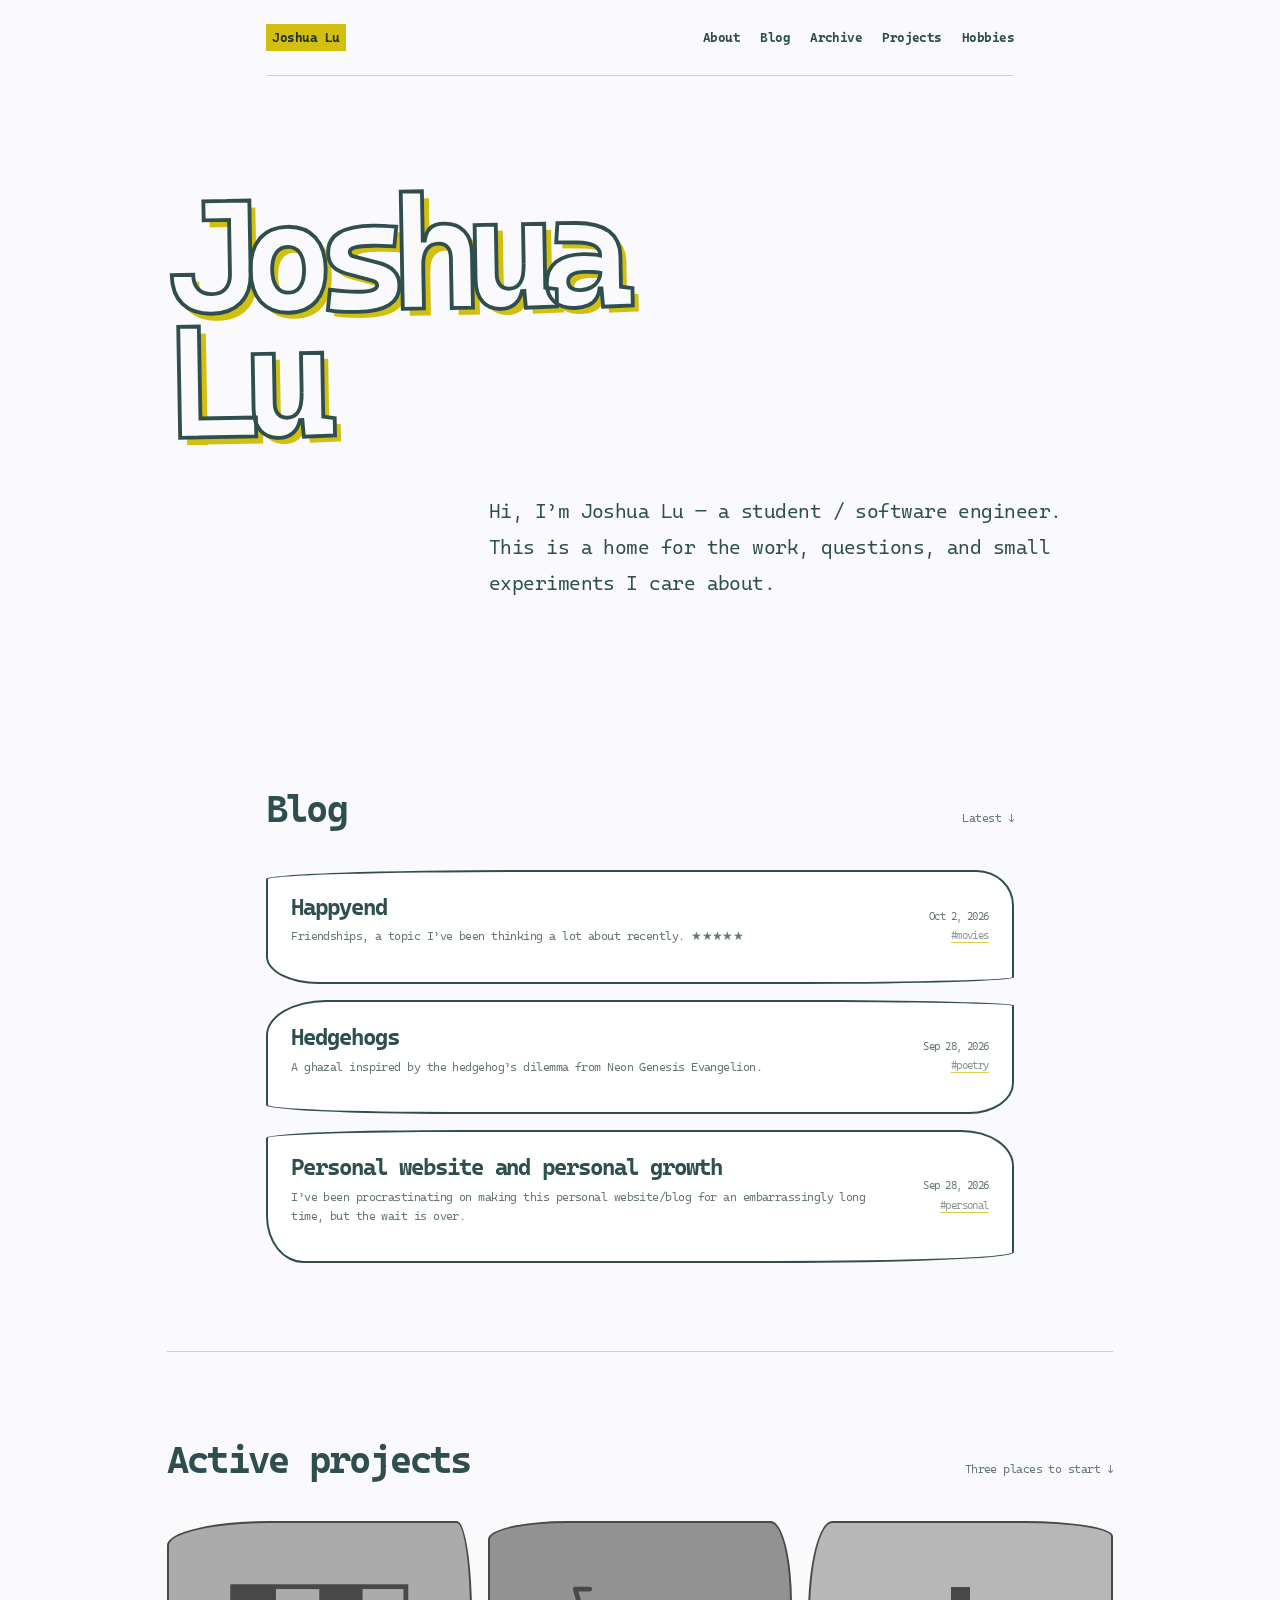
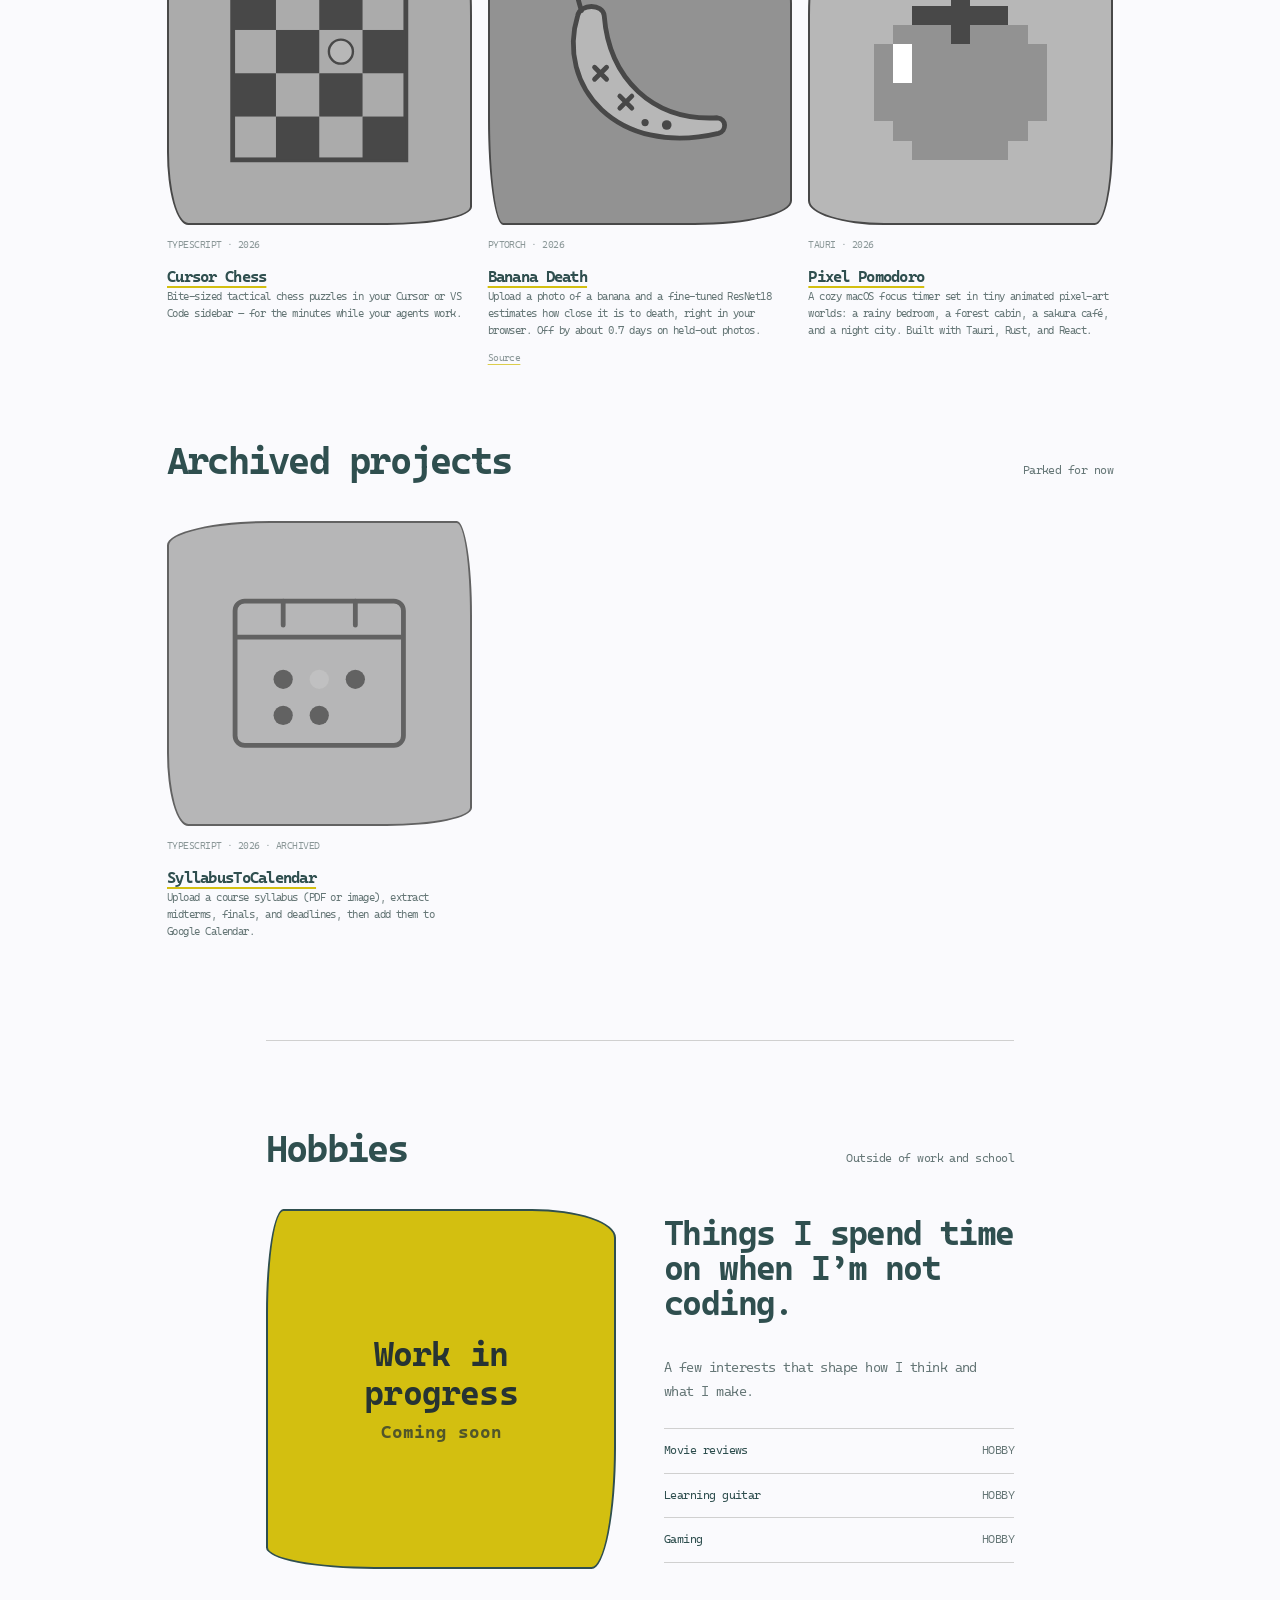
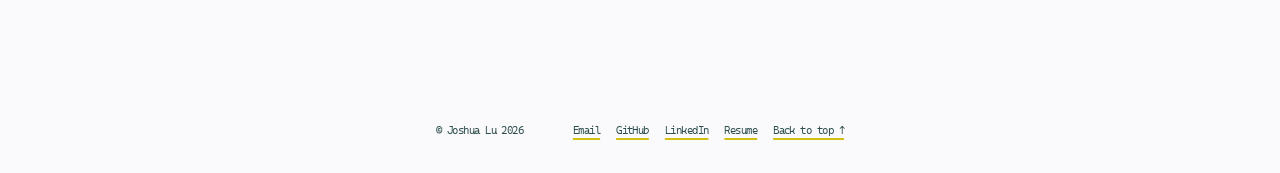
==== commit d01dc5d4: "Feature Cursor Chess and archive SyllabusToCalendar." ====
--- a/index.html
+++ b/index.html
@@ -83,27 +83,29 @@
     <section id="work" class="outdent">
       <div class="section-head">
         <h2>Active projects</h2>
-        <span class="section-label">One place to start ↓</span>
+        <span class="section-label">Three places to start ↓</span>
       </div>
       <div class="project-grid">
         <article class="project-card">
           <div class="project-art" aria-hidden="true">
-            <a class="project-art-link" href="https://github.com/GOGOJO/SyllabusToCalendar" tabindex="-1">
+            <a class="project-art-link" href="https://github.com/GOGOJO/Cursor-Chess" tabindex="-1">
               <svg viewBox="0 0 200 200" fill="none">
-                <rect x="30" y="40" width="140" height="120" rx="8" stroke="currentColor" stroke-width="4"/>
-                <path d="M30 70h140" stroke="currentColor" stroke-width="4"/>
-                <path d="M70 40v20M130 40v20" stroke="currentColor" stroke-width="4" stroke-linecap="round"/>
-                <circle cx="70" cy="105" r="8" fill="currentColor"/>
-                <circle cx="100" cy="105" r="8" fill="var(--accent)"/>
-                <circle cx="130" cy="105" r="8" fill="currentColor"/>
-                <circle cx="70" cy="135" r="8" fill="currentColor"/>
-                <circle cx="100" cy="135" r="8" fill="currentColor"/>
+                <rect x="28" y="28" width="144" height="144" stroke="currentColor" stroke-width="4"/>
+                <rect x="28" y="28" width="36" height="36" fill="currentColor"/>
+                <rect x="100" y="28" width="36" height="36" fill="currentColor"/>
+                <rect x="64" y="64" width="36" height="36" fill="currentColor"/>
+                <rect x="136" y="64" width="36" height="36" fill="currentColor"/>
+                <rect x="28" y="100" width="36" height="36" fill="currentColor"/>
+                <rect x="100" y="100" width="36" height="36" fill="currentColor"/>
+                <rect x="64" y="136" width="36" height="36" fill="currentColor"/>
+                <rect x="136" y="136" width="36" height="36" fill="currentColor"/>
+                <circle cx="118" cy="82" r="10" fill="var(--accent)" stroke="currentColor" stroke-width="2"/>
               </svg>
             </a>
           </div>
           <span class="tag">TYPESCRIPT · 2026</span>
-          <h3><a href="https://github.com/GOGOJO/SyllabusToCalendar">SyllabusToCalendar</a></h3>
-          <p>Upload a course syllabus (PDF or image), extract midterms, finals, and deadlines, then add them to Google Calendar.</p>
+          <h3><a href="https://github.com/GOGOJO/Cursor-Chess">Cursor Chess</a></h3>
+          <p>Bite-sized tactical chess puzzles in your Cursor or VS Code sidebar — for the minutes while your agents work.</p>
         </article>
         <article class="project-card">
           <div class="project-art" aria-hidden="true">
@@ -148,6 +150,30 @@
           <p>A cozy macOS focus timer set in tiny animated pixel-art worlds: a rainy bedroom, a forest cabin, a sakura café, and a night city. Built with Tauri, Rust, and React.</p>
         </article>
       </div>
+
+      <div class="section-head archived-head">
+        <h2>Archived projects</h2>
+        <span class="section-label">Parked for now</span>
+      </div>
+      <div class="project-grid">
+        <article class="project-card project-card-archived">
+          <div class="project-art" aria-hidden="true">
+            <svg viewBox="0 0 200 200" fill="none">
+              <rect x="30" y="40" width="140" height="120" rx="8" stroke="currentColor" stroke-width="4"/>
+              <path d="M30 70h140" stroke="currentColor" stroke-width="4"/>
+              <path d="M70 40v20M130 40v20" stroke="currentColor" stroke-width="4" stroke-linecap="round"/>
+              <circle cx="70" cy="105" r="8" fill="currentColor"/>
+              <circle cx="100" cy="105" r="8" fill="var(--accent)"/>
+              <circle cx="130" cy="105" r="8" fill="currentColor"/>
+              <circle cx="70" cy="135" r="8" fill="currentColor"/>
+              <circle cx="100" cy="135" r="8" fill="currentColor"/>
+            </svg>
+          </div>
+          <span class="tag">TYPESCRIPT · 2026 · ARCHIVED</span>
+          <h3><a href="https://github.com/GOGOJO/SyllabusToCalendar">SyllabusToCalendar</a></h3>
+          <p>Upload a course syllabus (PDF or image), extract midterms, finals, and deadlines, then add them to Google Calendar.</p>
+        </article>
+      </div>
     </section>
 
     <section id="hobbies" class="page">
--- a/styles.css
+++ b/styles.css
@@ -182,6 +182,9 @@
 .project-card h3 { margin: .9rem 0 .25rem; font-size: 1rem; }
 .project-card p { color: var(--muted); font-size: .7rem; line-height: 1.5; }
 .project-card .tag { display: block; margin-top: .7rem; font-size: .62rem; color: var(--muted); }
+.archived-head { margin-top: clamp(2.5rem, 6vw, 4rem); }
+.project-card-archived .project-art { opacity: .85; }
+
 
 .playground {
   display: grid;
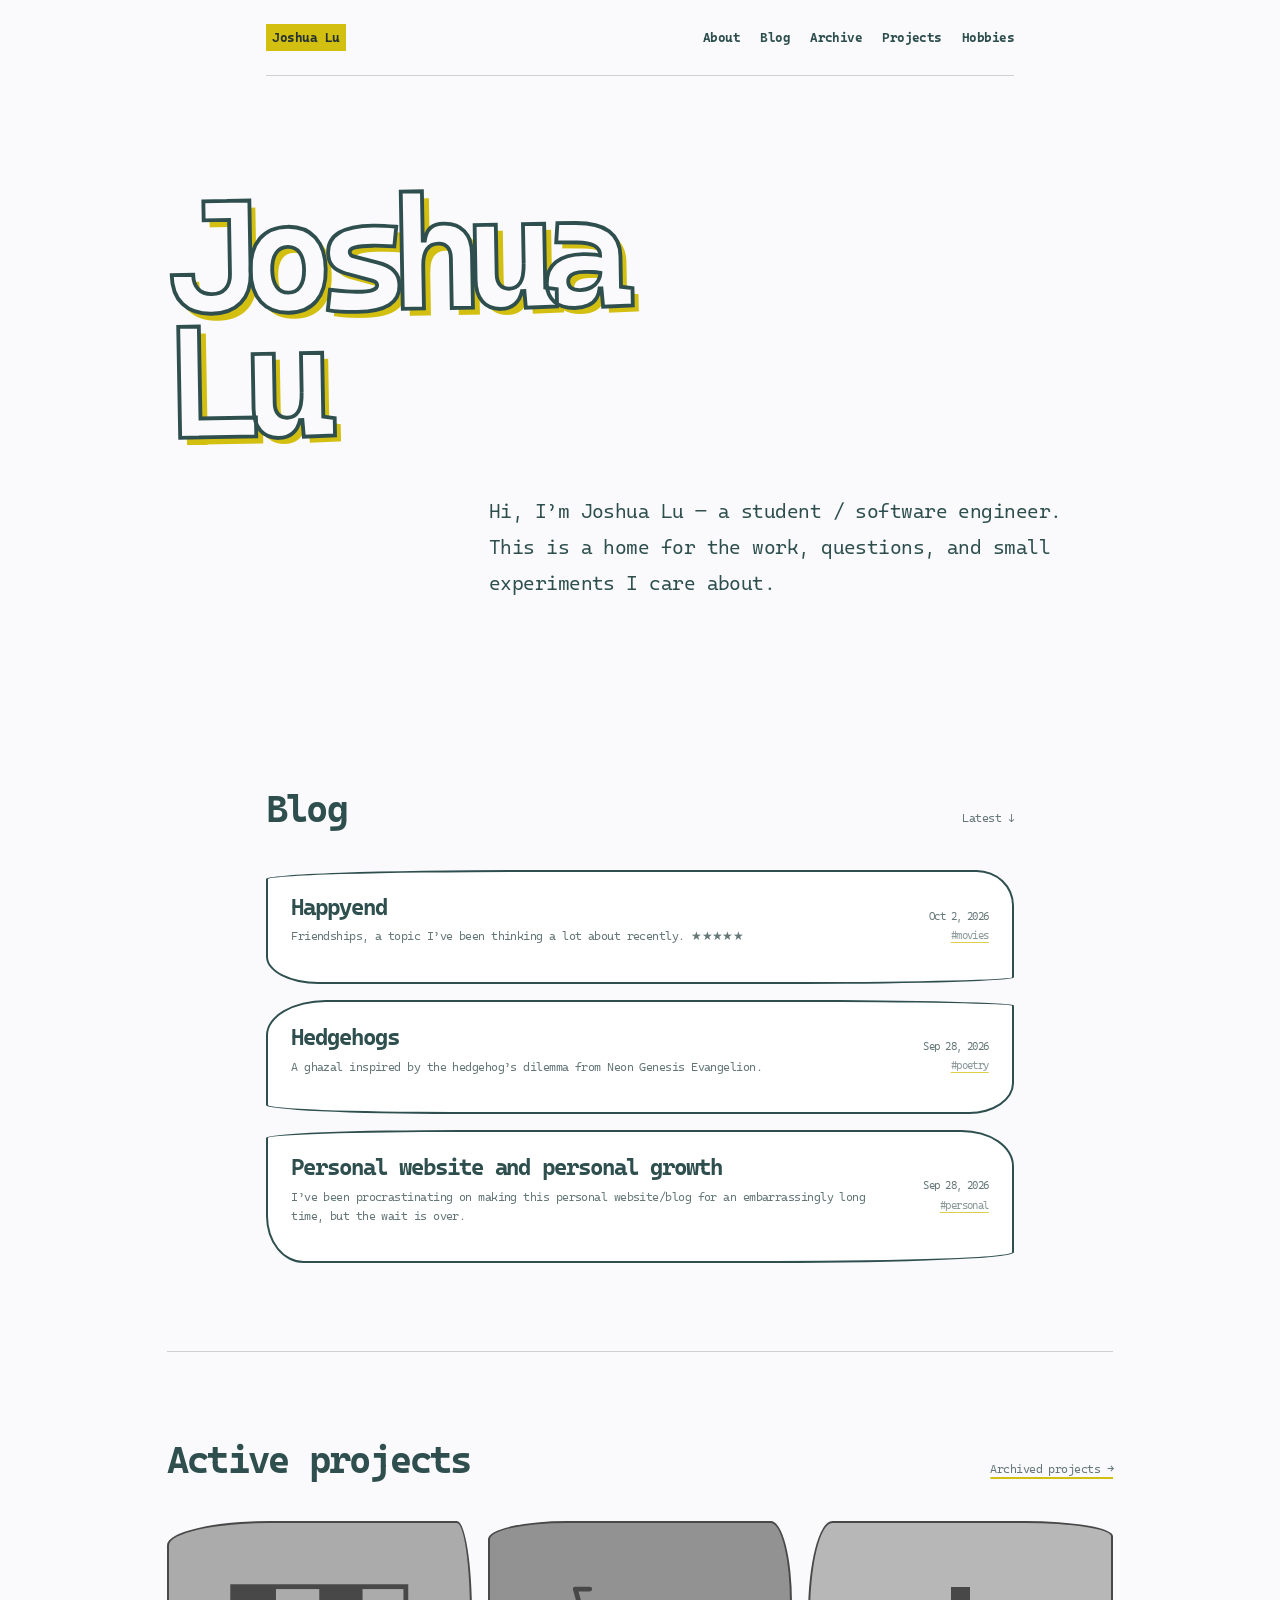
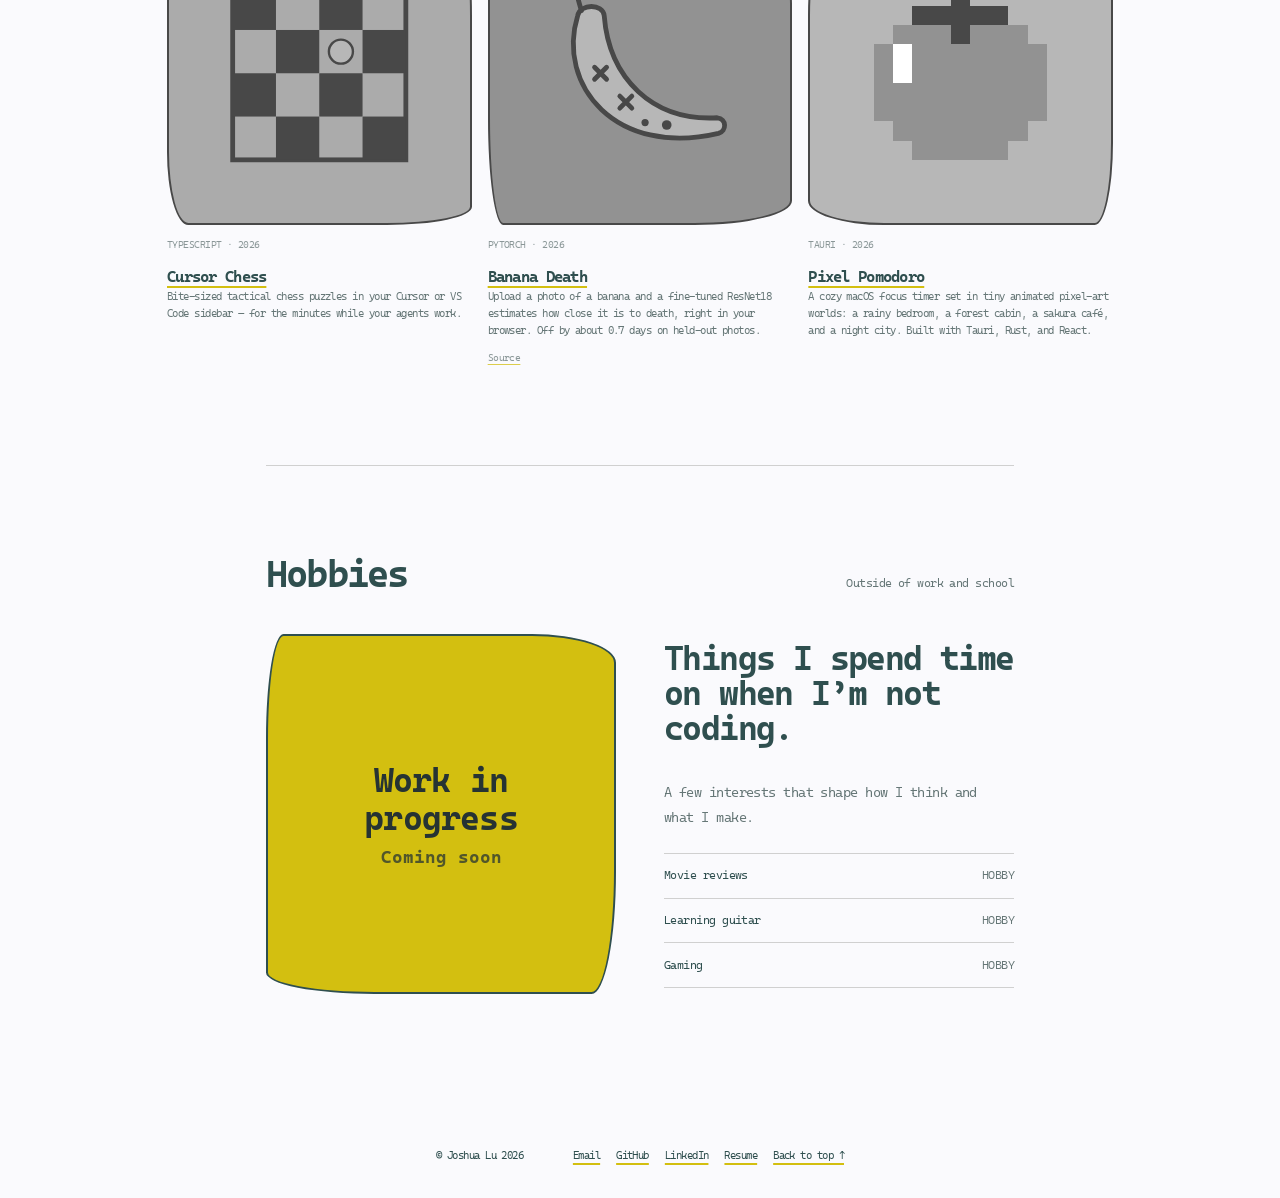
==== commit fd48621e: "Move archived projects onto their own page." ====
--- a/index.html
+++ b/index.html
@@ -83,7 +83,7 @@
     <section id="work" class="outdent">
       <div class="section-head">
         <h2>Active projects</h2>
-        <span class="section-label">Three places to start ↓</span>
+        <a class="section-label" href="archived.html">Archived projects →</a>
       </div>
       <div class="project-grid">
         <article class="project-card">
@@ -150,30 +150,6 @@
           <p>A cozy macOS focus timer set in tiny animated pixel-art worlds: a rainy bedroom, a forest cabin, a sakura café, and a night city. Built with Tauri, Rust, and React.</p>
         </article>
       </div>
-
-      <div class="section-head archived-head">
-        <h2>Archived projects</h2>
-        <span class="section-label">Parked for now</span>
-      </div>
-      <div class="project-grid">
-        <article class="project-card project-card-archived">
-          <div class="project-art" aria-hidden="true">
-            <svg viewBox="0 0 200 200" fill="none">
-              <rect x="30" y="40" width="140" height="120" rx="8" stroke="currentColor" stroke-width="4"/>
-              <path d="M30 70h140" stroke="currentColor" stroke-width="4"/>
-              <path d="M70 40v20M130 40v20" stroke="currentColor" stroke-width="4" stroke-linecap="round"/>
-              <circle cx="70" cy="105" r="8" fill="currentColor"/>
-              <circle cx="100" cy="105" r="8" fill="var(--accent)"/>
-              <circle cx="130" cy="105" r="8" fill="currentColor"/>
-              <circle cx="70" cy="135" r="8" fill="currentColor"/>
-              <circle cx="100" cy="135" r="8" fill="currentColor"/>
-            </svg>
-          </div>
-          <span class="tag">TYPESCRIPT · 2026 · ARCHIVED</span>
-          <h3><a href="https://github.com/GOGOJO/SyllabusToCalendar">SyllabusToCalendar</a></h3>
-          <p>Upload a course syllabus (PDF or image), extract midterms, finals, and deadlines, then add them to Google Calendar.</p>
-        </article>
-      </div>
     </section>
 
     <section id="hobbies" class="page">
